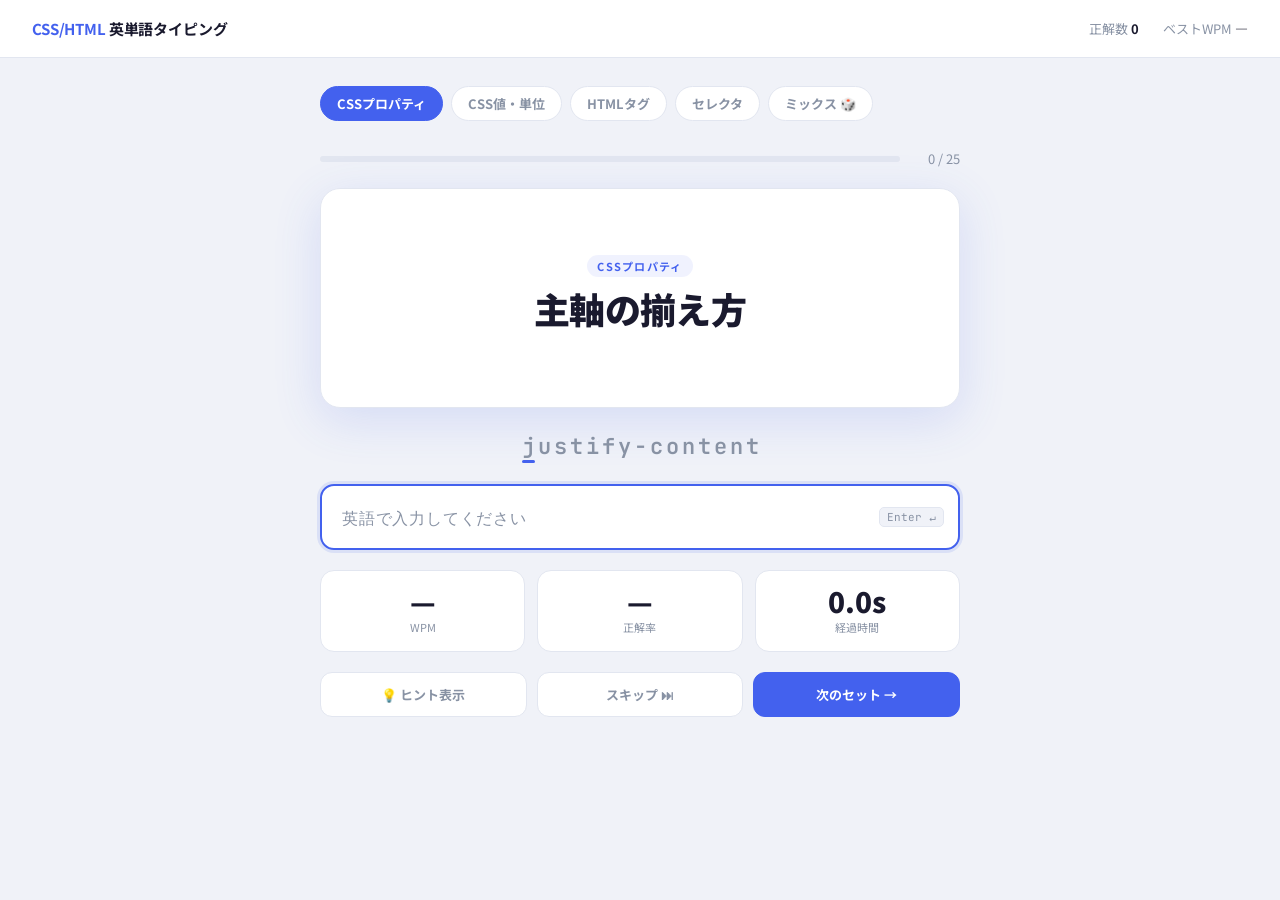
==== index.html @ f1450b55 "Add files via upload" ====
<!DOCTYPE html>
<html lang="ja">
<head>
<meta charset="UTF-8">
<meta name="viewport" content="width=device-width, initial-scale=1.0">
<title>CSS/HTML 英単語タイピング</title>
<link href="https://fonts.googleapis.com/css2?family=Noto+Sans+JP:wght@400;700;900&family=JetBrains+Mono:wght@400;600&display=swap" rel="stylesheet">
<style>
*, *::before, *::after { box-sizing: border-box; margin: 0; padding: 0; }

:root {
  --bg:       #F0F2F8;
  --surface:  #FFFFFF;
  --border:   #E2E6F0;
  --text:     #1A1A2E;
  --muted:    #8892A4;
  --blue:     #4361EE;
  --green:    #06D6A0;
  --red:      #EF476F;
  --yellow:   #FFD166;
  --shadow:   0 4px 24px rgba(67,97,238,0.10);
  --shadow-lg:0 12px 48px rgba(67,97,238,0.16);
}

body {
  background: var(--bg);
  color: var(--text);
  font-family: 'Noto Sans JP', sans-serif;
  min-height: 100vh;
  display: flex;
  flex-direction: column;
  align-items: center;
}

/* ── Top bar ── */
.topbar {
  width: 100%;
  padding: 18px 32px;
  display: flex;
  align-items: center;
  gap: 16px;
  background: var(--surface);
  border-bottom: 1px solid var(--border);
}
.site-title {
  font-size: 15px;
  font-weight: 700;
  letter-spacing: -0.01em;
  color: var(--blue);
}
.site-title span { color: var(--text); }

.topbar-stats {
  margin-left: auto;
  display: flex;
  gap: 24px;
}
.tstat { font-size: 13px; color: var(--muted); }
.tstat strong { color: var(--text); font-variant-numeric: tabular-nums; }

/* ── Category pills ── */
.cat-row {
  width: 100%;
  max-width: 680px;
  padding: 28px 20px 0;
  display: flex;
  gap: 8px;
  flex-wrap: wrap;
}
.cat-pill {
  padding: 7px 16px;
  border-radius: 99px;
  border: 1.5px solid var(--border);
  background: var(--surface);
  font-size: 13px;
  font-weight: 700;
  color: var(--muted);
  cursor: pointer;
  transition: all 0.15s;
  font-family: 'Noto Sans JP', sans-serif;
}
.cat-pill:hover { border-color: var(--blue); color: var(--blue); }
.cat-pill.active {
  background: var(--blue);
  border-color: var(--blue);
  color: #fff;
}

/* ── Main area ── */
main {
  width: 100%;
  max-width: 680px;
  padding: 28px 20px 60px;
  display: flex;
  flex-direction: column;
  align-items: center;
  gap: 20px;
}

/* ── Progress ── */
.progress-row {
  width: 100%;
  display: flex;
  align-items: center;
  gap: 12px;
}
.progress-track {
  flex: 1;
  height: 6px;
  background: var(--border);
  border-radius: 99px;
  overflow: hidden;
}
.progress-fill {
  height: 100%;
  border-radius: 99px;
  background: linear-gradient(90deg, var(--blue), #7B8FFF);
  transition: width 0.4s cubic-bezier(.4,0,.2,1);
  width: 0%;
}
.progress-label { font-size: 13px; color: var(--muted); min-width: 48px; text-align: right; font-variant-numeric: tabular-nums; }

/* ── Card stage ── */
.card-stage {
  width: 100%;
  perspective: 1000px;
  position: relative;
  height: 220px;
}

.card {
  width: 100%;
  height: 220px;
  background: var(--surface);
  border-radius: 20px;
  box-shadow: var(--shadow-lg);
  display: flex;
  flex-direction: column;
  align-items: center;
  justify-content: center;
  gap: 10px;
  padding: 32px;
  position: absolute;
  top: 0; left: 0;
  transition: transform 0.45s cubic-bezier(.4,0,.2,1), opacity 0.35s;
  will-change: transform, opacity;
  border: 1.5px solid var(--border);
}
.card.fly-out-right {
  transform: translateX(110%) rotate(8deg);
  opacity: 0;
}
.card.fly-out-wrong {
  transform: translateX(-60%) rotate(-6deg);
  opacity: 0;
}
.card.fly-in {
  animation: flyIn 0.4s cubic-bezier(.4,0,.2,1) both;
}
@keyframes flyIn {
  from { transform: translateY(40px) scale(0.96); opacity: 0; }
  to   { transform: none; opacity: 1; }
}

.card-category {
  font-size: 11px;
  font-weight: 700;
  text-transform: uppercase;
  letter-spacing: 0.12em;
  color: var(--blue);
  background: rgba(67,97,238,0.08);
  padding: 3px 10px;
  border-radius: 99px;
}
.card-hint {
  font-size: 36px;
  font-weight: 900;
  letter-spacing: -0.02em;
  color: var(--text);
  text-align: center;
  line-height: 1.2;
}
.card-hint.small { font-size: 22px; }
.card-sub {
  font-size: 13px;
  color: var(--muted);
  text-align: center;
}

/* shake on wrong */
@keyframes shake {
  0%,100%{transform:translateX(0)}
  20%{transform:translateX(-8px)}
  40%{transform:translateX(8px)}
  60%{transform:translateX(-6px)}
  80%{transform:translateX(6px)}
}
.card.shake { animation: shake 0.4s ease; }

/* glow on correct */
.card.correct-glow {
  border-color: var(--green);
  box-shadow: 0 0 0 3px rgba(6,214,160,0.25), var(--shadow-lg);
}

/* ── Input block ── */
.input-block {
  width: 100%;
  display: flex;
  flex-direction: column;
  gap: 10px;
}

.input-wrap {
  position: relative;
  width: 100%;
}
#answer {
  width: 100%;
  padding: 18px 52px 18px 20px;
  border: 2px solid var(--border);
  border-radius: 14px;
  background: var(--surface);
  font-family: 'JetBrains Mono', monospace;
  font-size: 20px;
  font-weight: 600;
  color: var(--text);
  outline: none;
  transition: border-color 0.15s, box-shadow 0.15s;
  caret-color: var(--blue);
  letter-spacing: 0.04em;
}
#answer::placeholder { color: var(--muted); font-weight: 400; font-size: 16px; }
#answer:focus { border-color: var(--blue); box-shadow: 0 0 0 3px rgba(67,97,238,0.12); }
#answer.state-wrong { border-color: var(--red); box-shadow: 0 0 0 3px rgba(239,71,111,0.12); }
#answer.state-right { border-color: var(--green); box-shadow: 0 0 0 3px rgba(6,214,160,0.18); }

.enter-hint {
  position: absolute;
  right: 16px;
  top: 50%;
  transform: translateY(-50%);
  font-size: 11px;
  color: var(--muted);
  background: var(--bg);
  border: 1px solid var(--border);
  border-radius: 5px;
  padding: 2px 7px;
  pointer-events: none;
  font-family: 'JetBrains Mono', monospace;
}

/* typing char display */
.char-display {
  width: 100%;
  display: flex;
  justify-content: center;
  gap: 3px;
  flex-wrap: wrap;
  min-height: 36px;
  align-items: center;
}
.ch {
  font-family: 'JetBrains Mono', monospace;
  font-size: 22px;
  font-weight: 600;
  transition: color 0.1s;
  color: var(--muted);
  position: relative;
}
.ch.hit  { color: var(--blue); }
.ch.miss { color: var(--red); background: rgba(239,71,111,0.10); border-radius: 4px; }
.ch.cursor::after {
  content: '';
  position: absolute;
  left: 0; bottom: -2px;
  width: 100%; height: 2.5px;
  background: var(--blue);
  border-radius: 2px;
  animation: blink 1s step-end infinite;
}
@keyframes blink { 0%,100%{opacity:1} 50%{opacity:0} }

/* ── Feedback toast ── */
.toast {
  position: fixed;
  top: 24px; left: 50%;
  transform: translateX(-50%) translateY(-80px);
  background: var(--text);
  color: #fff;
  padding: 10px 22px;
  border-radius: 99px;
  font-size: 14px;
  font-weight: 700;
  pointer-events: none;
  transition: transform 0.3s cubic-bezier(.4,0,.2,1), opacity 0.3s;
  opacity: 0;
  z-index: 100;
}
.toast.show { transform: translateX(-50%) translateY(0); opacity: 1; }
.toast.green { background: var(--green); color: var(--text); }
.toast.red   { background: var(--red); }

/* ── Stats row ── */
.stats-row {
  width: 100%;
  display: grid;
  grid-template-columns: repeat(3, 1fr);
  gap: 12px;
}
.stat-card {
  background: var(--surface);
  border: 1.5px solid var(--border);
  border-radius: 14px;
  padding: 16px;
  text-align: center;
}
.stat-card .val {
  font-size: 28px;
  font-weight: 900;
  color: var(--text);
  font-variant-numeric: tabular-nums;
  display: block;
  line-height: 1;
}
.stat-card .lbl { font-size: 11px; color: var(--muted); margin-top: 4px; display: block; }

/* ── Skip / hint row ── */
.action-row {
  width: 100%;
  display: flex;
  gap: 10px;
}
.action-btn {
  flex: 1;
  padding: 12px;
  border: 1.5px solid var(--border);
  border-radius: 12px;
  background: var(--surface);
  font-family: 'Noto Sans JP', sans-serif;
  font-size: 13px;
  font-weight: 700;
  color: var(--muted);
  cursor: pointer;
  transition: all 0.15s;
}
.action-btn:hover { border-color: var(--blue); color: var(--blue); }
.action-btn.primary {
  background: var(--blue);
  border-color: var(--blue);
  color: #fff;
}
.action-btn.primary:hover { background: #3451d1; }

/* ── Complete screen ── */
.complete {
  display: none;
  width: 100%;
  background: var(--surface);
  border-radius: 20px;
  border: 1.5px solid var(--border);
  box-shadow: var(--shadow-lg);
  padding: 40px 32px;
  flex-direction: column;
  align-items: center;
  gap: 24px;
  text-align: center;
}
.complete.show { display: flex; }
.complete-emoji { font-size: 52px; }
.complete-title { font-size: 24px; font-weight: 900; }
.complete-sub { font-size: 14px; color: var(--muted); }
.complete-stats { display: flex; gap: 24px; flex-wrap: wrap; justify-content: center; }
.cs { text-align: center; }
.cs .v { font-size: 36px; font-weight: 900; display: block; line-height: 1; }
.cs .l { font-size: 12px; color: var(--muted); margin-top: 4px; display: block; }
.rank {
  padding: 8px 24px;
  border-radius: 99px;
  font-size: 14px;
  font-weight: 700;
}
</style>
</head>
<body>

<!-- Toast -->
<div class="toast" id="toast"></div>

<!-- Top bar -->
<div class="topbar">
  <div class="site-title">CSS/HTML <span>英単語タイピング</span></div>
  <div class="topbar-stats">
    <div class="tstat">正解数 <strong id="totalCorrect">0</strong></div>
    <div class="tstat">ベストWPM <strong id="bestWpm">—</strong></div>
  </div>
</div>

<!-- Category pills -->
<div class="cat-row" id="catRow">
  <button class="cat-pill active" data-cat="css-prop">CSSプロパティ</button>
  <button class="cat-pill" data-cat="css-val">CSS値・単位</button>
  <button class="cat-pill" data-cat="html">HTMLタグ</button>
  <button class="cat-pill" data-cat="selector">セレクタ</button>
  <button class="cat-pill" data-cat="mix">ミックス 🎲</button>
</div>

<main>

  <!-- Progress -->
  <div class="progress-row">
    <div class="progress-track"><div class="progress-fill" id="progFill"></div></div>
    <div class="progress-label" id="progLabel">0 / 0</div>
  </div>

  <!-- Card -->
  <div class="card-stage" id="cardStage">
    <div class="card fly-in" id="card">
      <div class="card-category" id="cardCat">—</div>
      <div class="card-hint" id="cardHint">読み込み中…</div>
      <div class="card-sub" id="cardSub"></div>
    </div>
  </div>

  <!-- Char display -->
  <div class="char-display" id="charDisplay"></div>

  <!-- Input -->
  <div class="input-block">
    <div class="input-wrap">
      <input type="text" id="answer" autocomplete="off" autocorrect="off"
             autocapitalize="off" spellcheck="false"
             placeholder="英語で入力してください">
      <span class="enter-hint">Enter ↵</span>
    </div>
  </div>

  <!-- Stats -->
  <div class="stats-row">
    <div class="stat-card"><span class="val" id="sWpm">—</span><span class="lbl">WPM</span></div>
    <div class="stat-card"><span class="val" id="sAcc">—</span><span class="lbl">正解率</span></div>
    <div class="stat-card"><span class="val" id="sTime">0.0s</span><span class="lbl">経過時間</span></div>
  </div>

  <!-- Actions -->
  <div class="action-row">
    <button class="action-btn" id="hintBtn">💡 ヒント表示</button>
    <button class="action-btn" id="skipBtn">スキップ ⏭</button>
    <button class="action-btn primary" id="nextSetBtn">次のセット →</button>
  </div>

  <!-- Complete -->
  <div class="complete" id="complete">
    <div class="complete-emoji" id="compEmoji">🎉</div>
    <div class="complete-title" id="compTitle">セット完了！</div>
    <div class="complete-sub" id="compSub"></div>
    <div class="complete-stats">
      <div class="cs"><span class="v" id="compWpm">—</span><span class="l">平均 WPM</span></div>
      <div class="cs"><span class="v" id="compAcc">—</span><span class="l">正解率</span></div>
      <div class="cs"><span class="v" id="compTime">—</span><span class="l">合計時間</span></div>
    </div>
    <div class="rank" id="compRank"></div>
    <button class="action-btn primary" id="restartBtn" style="max-width:200px">もう一度 ↺</button>
  </div>

</main>

<script>
// ── Word bank ─────────────────────────────────────────────────────────────
const BANKS = {
  'css-prop': {
    label: 'CSSプロパティ',
    items: [
      { ja: '背景色',               en: 'background-color',   hint: 'background-○○○○○' },
      { ja: '角丸',                 en: 'border-radius',       hint: 'border-○○○○○○' },
      { ja: '影',                   en: 'box-shadow',          hint: 'box-○○○○○○' },
      { ja: '表示方法',             en: 'display',             hint: 'dis○○○○○' },
      { ja: '並び方向（Flex）',     en: 'flex-direction',      hint: 'flex-○○○○○○○○○' },
      { ja: 'フォント名',           en: 'font-family',         hint: 'font-○○○○○○' },
      { ja: 'フォントサイズ',       en: 'font-size',           hint: 'font-○○○○' },
      { ja: 'フォントの太さ',       en: 'font-weight',         hint: 'font-○○○○○○' },
      { ja: '主軸の揃え方',         en: 'justify-content',     hint: 'justify-○○○○○○○' },
      { ja: '交差軸の揃え方',       en: 'align-items',         hint: 'align-○○○○○' },
      { ja: '行の高さ',             en: 'line-height',         hint: 'line-○○○○○○' },
      { ja: '外余白',               en: 'margin',              hint: 'mar○○○' },
      { ja: '内余白',               en: 'padding',             hint: 'pad○○○○○' },
      { ja: '配置方法',             en: 'position',            hint: 'pos○○○○○○' },
      { ja: '文字装飾',             en: 'text-decoration',     hint: 'text-○○○○○○○○○○' },
      { ja: 'アニメーション遷移',   en: 'transition',          hint: 'trans○○○○○○' },
      { ja: '変形',                 en: 'transform',           hint: 'trans○○○○○' },
      { ja: 'はみ出し処理',         en: 'overflow',            hint: 'over○○○○' },
      { ja: '重なり順',             en: 'z-index',             hint: 'z-○○○○○' },
      { ja: '幅',                   en: 'width',               hint: 'wi○○○' },
      { ja: '高さ',                 en: 'height',              hint: 'hei○○○○' },
      { ja: '文字色',               en: 'color',               hint: 'col○○' },
      { ja: '枠線',                 en: 'border',              hint: 'bor○○○' },
      { ja: '透明度',               en: 'opacity',             hint: 'opa○○○○' },
      { ja: 'カーソル形状',         en: 'cursor',              hint: 'cur○○○○' },
    ]
  },
  'css-val': {
    label: 'CSS値・単位',
    items: [
      { ja: '先頭揃え（Flex）',     en: 'flex-start',          hint: 'flex-○○○○○' },
      { ja: '均等配置',             en: 'space-between',       hint: 'space-○○○○○○○' },
      { ja: 'ボックスサイジング',   en: 'border-box',          hint: 'border-○○○' },
      { ja: '透明',                 en: 'transparent',         hint: 'trans○○○○○○○' },
      { ja: '親から引き継ぐ',       en: 'inherit',             hint: 'in○○○○○' },
      { ja: '絶対配置',             en: 'absolute',            hint: 'abs○○○○○○' },
      { ja: '相対配置',             en: 'relative',            hint: 'rel○○○○○○' },
      { ja: '半透明の黒',           en: 'rgba(0,0,0,0.5)',     hint: 'rgba(○,○,○,○.○)' },
      { ja: '計算式',               en: 'calc()',              hint: 'cal○()' },
      { ja: 'CSS変数参照',          en: 'var()',               hint: 'va○()' },
      { ja: '線形グラデーション',   en: 'linear-gradient()',   hint: 'linear-○○○○○○○○○()' },
      { ja: 'なし',                 en: 'none',                hint: 'no○○' },
      { ja: '自動',                 en: 'auto',                hint: 'au○○' },
      { ja: '優先度最大',           en: '!important',          hint: '!im○○○○○○○' },
      { ja: 'コンテンツ幅に合わせる', en: 'max-content',       hint: 'max-○○○○○○○' },
      { ja: 'ビューポート幅',       en: 'vw',                  hint: 'v○' },
      { ja: 'ビューポート高さ',     en: 'vh',                  hint: 'v○' },
      { ja: 'フォントサイズ基準',   en: 'em',                  hint: '○○' },
      { ja: 'ルートフォント基準',   en: 'rem',                 hint: 'r○○' },
      { ja: 'グリッド均等割',       en: 'fr',                  hint: '○○' },
    ]
  },
  'html': {
    label: 'HTMLタグ',
    items: [
      { ja: 'HTML宣言',             en: '<!DOCTYPE html>',      hint: '<!DOC○○○○ html>' },
      { ja: 'ページ全体',           en: '<html>',              hint: '<ht○○>' },
      { ja: 'メタ情報エリア',       en: '<head>',              hint: '<he○○>' },
      { ja: '文字コード指定',       en: '<meta charset>',      hint: '<meta ch○○○○○>' },
      { ja: 'CSS読み込み',          en: '<link>',              hint: '<li○○>' },
      { ja: 'ページ本文',           en: '<body>',              hint: '<bo○○>' },
      { ja: 'ヘッダー',             en: '<header>',            hint: '<hea○○○>' },
      { ja: 'ナビゲーション',       en: '<nav>',               hint: '<na○>' },
      { ja: 'メインコンテンツ',     en: '<main>',              hint: '<ma○○>' },
      { ja: 'セクション',           en: '<section>',           hint: '<sec○○○○>' },
      { ja: '記事',                 en: '<article>',           hint: '<art○○○○>' },
      { ja: 'フッター',             en: '<footer>',            hint: '<foo○○○>' },
      { ja: 'ボタン',               en: '<button>',            hint: '<but○○○>' },
      { ja: '入力欄',               en: '<input>',             hint: '<in○○○>' },
      { ja: 'ラベル',               en: '<label>',             hint: '<lab○○>' },
      { ja: '画像',                 en: '<img>',               hint: '<im○>' },
      { ja: '見出し1',              en: '<h1>',                hint: '<h○>' },
      { ja: '段落',                 en: '<p>',                 hint: '<○>' },
      { ja: '番号なしリスト',       en: '<ul>',                hint: '<u○>' },
      { ja: 'リスト項目',           en: '<li>',                hint: '<l○>' },
      { ja: 'リンク',               en: '<a>',                 hint: '<○>' },
      { ja: '汎用ブロック',         en: '<div>',               hint: '<di○>' },
      { ja: '汎用インライン',       en: '<span>',              hint: '<sp○○>' },
      { ja: 'テーブル',             en: '<table>',             hint: '<tab○○>' },
      { ja: 'フォーム',             en: '<form>',              hint: '<fo○○>' },
    ]
  },
  'selector': {
    label: 'セレクタ構文',
    items: [
      { ja: 'クラス選択',           en: '.class',              hint: '.cl○○○' },
      { ja: 'ID選択',               en: '#id',                 hint: '#i○' },
      { ja: 'ホバー時',             en: ':hover',              hint: ':ho○○○' },
      { ja: 'フォーカス時',         en: ':focus',              hint: ':fo○○○' },
      { ja: '最初の子要素',         en: ':first-child',        hint: ':first-○○○○○' },
      { ja: '最後の子要素',         en: ':last-child',         hint: ':last-○○○○○' },
      { ja: '直下の子',             en: '>',                   hint: '○' },
      { ja: '直後の兄弟',           en: '+',                   hint: '○' },
      { ja: '以降の兄弟',           en: '~',                   hint: '○' },
      { ja: '属性選択',             en: '[attr]',              hint: '[at○○]' },
      { ja: 'ルート要素',           en: ':root',               hint: ':ro○○' },
      { ja: '疑似要素・前',         en: '::before',            hint: '::be○○○○' },
      { ja: '疑似要素・後',         en: '::after',             hint: '::af○○○' },
      { ja: '否定',                 en: ':not()',              hint: ':no○()' },
      { ja: 'N番目の子',            en: ':nth-child()',        hint: ':nth-○○○○○()' },
      { ja: 'メディアクエリ',       en: '@media',              hint: '@me○○○' },
      { ja: 'キーフレーム定義',     en: '@keyframes',          hint: '@key○○○○○○' },
      { ja: '複数まとめて選択',     en: ':is()',               hint: ':i○()' },
      { ja: 'CSS変数定義',          en: '@layer',              hint: '@la○○○' },
      { ja: '全称選択',             en: '*',                   hint: '○' },
    ]
  }
};

// ── State ─────────────────────────────────────────────────────────────────
let cat = 'css-prop';
let queue = [];
let idx = 0;
let startTime = null;
let timerRaf = null;
let wrongCount = 0;
let correctCount = 0;
let totalCharsTyped = 0;
let sessionStartTime = null;
let allCorrect = 0;
let bestWpm = 0;
let hintShown = false;
let sessionWpms = [];
let sessionAccs = [];

// ── DOM ───────────────────────────────────────────────────────────────────
const card        = document.getElementById('card');
const cardCat     = document.getElementById('cardCat');
const cardHint    = document.getElementById('cardHint');
const cardSub     = document.getElementById('cardSub');
const charDisplay = document.getElementById('charDisplay');
const answer      = document.getElementById('answer');
const progFill    = document.getElementById('progFill');
const progLabel   = document.getElementById('progLabel');
const sWpm        = document.getElementById('sWpm');
const sAcc        = document.getElementById('sAcc');
const sTime       = document.getElementById('sTime');
const toast       = document.getElementById('toast');
const complete    = document.getElementById('complete');

// ── Category switch ───────────────────────────────────────────────────────
document.getElementById('catRow').addEventListener('click', e => {
  const btn = e.target.closest('.cat-pill');
  if (!btn) return;
  document.querySelectorAll('.cat-pill').forEach(p => p.classList.remove('active'));
  btn.classList.add('active');
  cat = btn.dataset.cat;
  initSession();
});

// ── Init ──────────────────────────────────────────────────────────────────
function initSession() {
  let items;
  if (cat === 'mix') {
    // pick 5 random from each category
    items = Object.values(BANKS).flatMap(b => shuffle([...b.items]).slice(0, 5));
  } else {
    items = [...BANKS[cat].items];
  }
  queue = shuffle(items);
  idx = 0; wrongCount = 0; correctCount = 0; totalCharsTyped = 0;
  sessionWpms = []; sessionAccs = [];
  startTime = null; sessionStartTime = null;
  cancelAnimationFrame(timerRaf);
  sWpm.textContent = '—'; sAcc.textContent = '—'; sTime.textContent = '0.0s';
  answer.value = ''; answer.className = '';
  hintShown = false;
  complete.classList.remove('show');
  updateProgress();
  showCard(true);
  answer.focus();
}

// ── Show card ─────────────────────────────────────────────────────────────
function showCard(initial = false) {
  if (idx >= queue.length) { showComplete(); return; }
  const item = queue[idx];

  // Decide category label
  let catLabel = '—';
  for (const [k, v] of Object.entries(BANKS)) {
    if (v.items.some(i => i.en === item.en)) { catLabel = v.label; break; }
  }

  cardCat.textContent = catLabel;
  cardHint.textContent = item.ja;
  cardHint.className = 'card-hint' + (item.ja.length > 8 ? ' small' : '');
  cardSub.textContent = '';
  hintShown = false;

  renderCharDisplay('');

  if (!initial) {
    card.classList.add('fly-in');
    card.addEventListener('animationend', () => card.classList.remove('fly-in'), { once: true });
  }
  card.classList.remove('correct-glow', 'shake');
}

// ── Char display ──────────────────────────────────────────────────────────
function renderCharDisplay(typed) {
  const target = queue[idx]?.en ?? '';
  charDisplay.innerHTML = '';
  target.split('').forEach((ch, i) => {
    const span = document.createElement('span');
    span.className = 'ch';
    span.textContent = ch === ' ' ? '\u00a0' : ch;
    if (i < typed.length) {
      span.classList.add(typed[i] === ch ? 'hit' : 'miss');
    } else if (i === typed.length) {
      span.classList.add('cursor');
    }
    charDisplay.appendChild(span);
  });
}

// ── Input handler ─────────────────────────────────────────────────────────
answer.addEventListener('input', () => {
  if (idx >= queue.length) return;
  const typed = answer.value;
  if (!startTime && typed.length > 0) {
    startTime = Date.now();
    if (!sessionStartTime) sessionStartTime = startTime;
    runTimer();
  }
  renderCharDisplay(typed);

  const target = queue[idx].en;
  const hasError = typed.split('').some((c, i) => c !== target[i]);
  answer.classList.toggle('state-wrong', hasError && typed.length > 0);
  answer.classList.remove('state-right');

  // Live WPM
  if (startTime && typed.length > 0) {
    const elMin = (Date.now() - startTime) / 60000;
    const wpm = Math.round((typed.length / 5) / elMin);
    if (wpm < 999) sWpm.textContent = wpm;
    const wrong = typed.split('').filter((c,i)=>c!==target[i]).length;
    sAcc.textContent = Math.round(((typed.length - wrong) / typed.length) * 100) + '%';
  }
});

answer.addEventListener('keydown', e => {
  if (e.key === 'Enter') { e.preventDefault(); checkAnswer(); }
});

// ── Check answer ──────────────────────────────────────────────────────────
function checkAnswer() {
  if (idx >= queue.length) return;
  const typed = answer.value.trim();
  const target = queue[idx].en;
  if (!typed) return;

  if (typed === target) {
    // Correct
    const elapsed = (Date.now() - startTime) / 60000;
    const wpm = Math.round((target.length / 5) / elapsed);
    sessionWpms.push(wpm);
    sessionAccs.push(100);
    correctCount++;
    allCorrect++;
    if (wpm > bestWpm) { bestWpm = wpm; document.getElementById('bestWpm').textContent = wpm; }
    document.getElementById('totalCorrect').textContent = allCorrect;

    // Visual
    answer.classList.add('state-right');
    card.classList.add('correct-glow');
    showToast('✓ 正解！', 'green');

    setTimeout(() => {
      card.classList.add('fly-out-right');
      setTimeout(() => {
        card.classList.remove('fly-out-right', 'correct-glow');
        idx++;
        startTime = null; cancelAnimationFrame(timerRaf);
        answer.value = ''; answer.className = '';
        updateProgress();
        showCard();
        answer.focus();
      }, 360);
    }, 220);

  } else {
    // Wrong
    wrongCount++;
    sessionAccs.push(Math.round((typed.split('').filter((c,i)=>c===target[i]).length / target.length) * 100));
    card.classList.add('shake');
    card.addEventListener('animationend', () => card.classList.remove('shake'), { once: true });
    showToast('✗ もう一度！ → ' + target, 'red');
    answer.classList.add('state-wrong');
    setTimeout(() => { answer.value = ''; answer.className = ''; renderCharDisplay(''); }, 600);
  }
}

// ── Timer RAF ─────────────────────────────────────────────────────────────
function runTimer() {
  const tick = () => {
    if (!startTime) return;
    sTime.textContent = ((Date.now() - startTime) / 1000).toFixed(1) + 's';
    timerRaf = requestAnimationFrame(tick);
  };
  timerRaf = requestAnimationFrame(tick);
}

// ── Progress ──────────────────────────────────────────────────────────────
function updateProgress() {
  const pct = queue.length ? (idx / queue.length) * 100 : 0;
  progFill.style.width = pct + '%';
  progLabel.textContent = idx + ' / ' + queue.length;
}

// ── Hint ──────────────────────────────────────────────────────────────────
document.getElementById('hintBtn').addEventListener('click', () => {
  if (idx >= queue.length) return;
  hintShown = true;
  cardSub.textContent = '💡 ' + queue[idx].hint;
});

// ── Skip ──────────────────────────────────────────────────────────────────
document.getElementById('skipBtn').addEventListener('click', () => {
  if (idx >= queue.length) return;
  cancelAnimationFrame(timerRaf);
  startTime = null;
  card.classList.add('fly-out-wrong');
  setTimeout(() => {
    card.classList.remove('fly-out-wrong');
    idx++;
    answer.value = ''; answer.className = '';
    updateProgress();
    showCard();
    answer.focus();
  }, 360);
});

document.getElementById('nextSetBtn').addEventListener('click', initSession);
document.getElementById('restartBtn').addEventListener('click', () => {
  complete.classList.remove('show');
  initSession();
});

// ── Complete ──────────────────────────────────────────────────────────────
function showComplete() {
  cancelAnimationFrame(timerRaf);
  const avgWpm = sessionWpms.length ? Math.round(sessionWpms.reduce((a,b)=>a+b,0)/sessionWpms.length) : 0;
  const avgAcc = sessionAccs.length ? Math.round(sessionAccs.reduce((a,b)=>a+b,0)/sessionAccs.length) : 0;
  const totalSec = sessionStartTime ? ((Date.now() - sessionStartTime)/1000).toFixed(1) : '0.0';

  document.getElementById('compWpm').textContent  = avgWpm;
  document.getElementById('compAcc').textContent  = avgAcc + '%';
  document.getElementById('compTime').textContent = totalSec + 's';

  let emoji = '🎉', title = 'セット完了！', rankText = '', rankColor = '';
  if (avgAcc >= 95 && avgWpm >= 40) { emoji='🏆'; title='パーフェクト！'; rankText='Sランク'; rankColor='#FFD166'; }
  else if (avgAcc >= 85) { emoji='✨'; title='よくできました！'; rankText='Aランク'; rankColor='#06D6A0'; }
  else if (avgAcc >= 70) { emoji='👍'; title='いい調子！'; rankText='Bランク'; rankColor='#4361EE'; }
  else { emoji='💪'; title='もっと練習しよう！'; rankText='Cランク'; rankColor='#EF476F'; }

  document.getElementById('compEmoji').textContent = emoji;
  document.getElementById('compTitle').textContent = title;
  document.getElementById('compSub').textContent   = `正解 ${correctCount} / ${queue.length} 問`;
  const rankEl = document.getElementById('compRank');
  rankEl.textContent = rankText;
  rankEl.style.background = rankColor + '22';
  rankEl.style.color = rankColor;
  rankEl.style.border = '2px solid ' + rankColor;

  complete.classList.add('show');
}

// ── Toast ─────────────────────────────────────────────────────────────────
let toastTimer;
function showToast(msg, type = '') {
  clearTimeout(toastTimer);
  toast.textContent = msg;
  toast.className = 'toast show ' + type;
  toastTimer = setTimeout(() => { toast.className = 'toast'; }, 1600);
}

// ── Shuffle ───────────────────────────────────────────────────────────────
function shuffle(arr) {
  for (let i = arr.length-1; i > 0; i--) {
    const j = Math.floor(Math.random()*(i+1));
    [arr[i],arr[j]]=[arr[j],arr[i]];
  }
  return arr;
}

// ── Start ─────────────────────────────────────────────────────────────────
initSession();
</script>
</body>
</html>
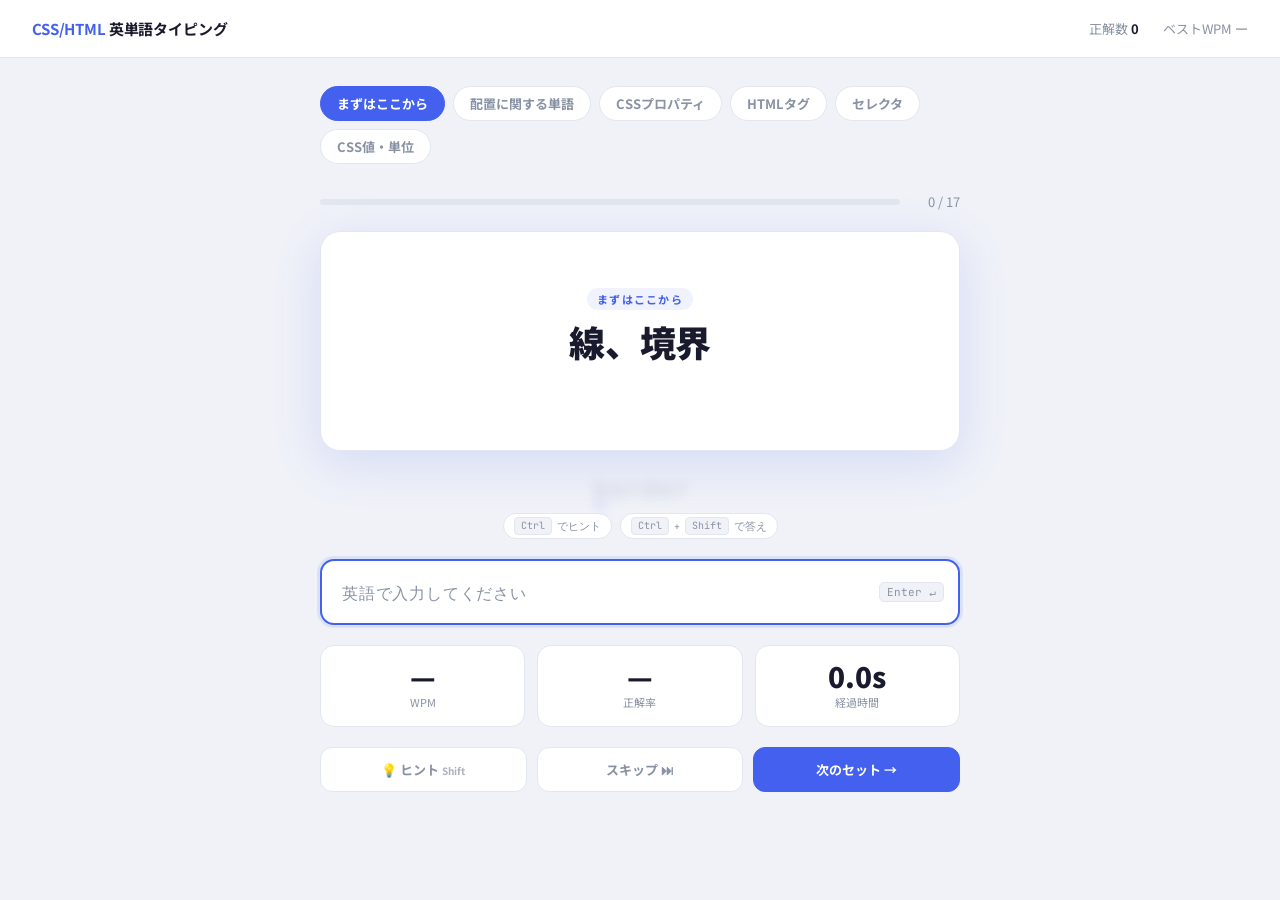
==== commit 70093a20: "Update index.html" ====
--- a/index.html
+++ b/index.html
@@ -185,6 +185,19 @@
   font-size: 13px;
   color: var(--muted);
   text-align: center;
+  min-height: 20px;
+  filter: blur(5px);
+  opacity: 0.3;
+  transition: filter 0.15s, opacity 0.15s;
+  user-select: none;
+}
+.card-sub.revealed {
+  filter: none;
+  opacity: 1;
+}
+.card-sub:empty {
+  filter: none;
+  opacity: 0;
 }
 
 /* shake on wrong */
@@ -251,6 +264,13 @@
 }
 
 /* typing char display */
+.char-display-wrap {
+  width: 100%;
+  display: flex;
+  flex-direction: column;
+  align-items: center;
+  gap: 6px;
+}
 .char-display {
   width: 100%;
   display: flex;
@@ -259,6 +279,43 @@
   flex-wrap: wrap;
   min-height: 36px;
   align-items: center;
+  /* hidden by default */
+  filter: blur(6px);
+  opacity: 0.35;
+  transition: filter 0.15s, opacity 0.15s;
+  user-select: none;
+}
+.char-display.revealed {
+  filter: none;
+  opacity: 1;
+}
+.reveal-badge {
+  display: inline-flex;
+  align-items: center;
+  gap: 5px;
+  font-size: 11px;
+  color: var(--muted);
+  background: var(--surface);
+  border: 1px solid var(--border);
+  border-radius: 99px;
+  padding: 3px 10px;
+  font-family: 'JetBrains Mono', monospace;
+  transition: color 0.15s, border-color 0.15s, background 0.15s;
+  pointer-events: none;
+}
+.reveal-badge.active {
+  color: var(--blue);
+  border-color: var(--blue);
+  background: rgba(67,97,238,0.07);
+}
+.reveal-badge .key {
+  display: inline-block;
+  background: var(--bg);
+  border: 1px solid var(--border);
+  border-radius: 4px;
+  padding: 1px 6px;
+  font-size: 10px;
+  line-height: 1.4;
 }
 .ch {
   font-family: 'JetBrains Mono', monospace;
@@ -398,11 +455,13 @@
 
 <!-- Category pills -->
 <div class="cat-row" id="catRow">
-  <button class="cat-pill active" data-cat="css-prop">CSSプロパティ</button>
-  <button class="cat-pill" data-cat="css-val">CSS値・単位</button>
+  <button class="cat-pill active" data-cat="easy">まずはここから</button>
+  <button class="cat-pill" data-cat="position">配置に関する単語</button>
+  <button class="cat-pill" data-cat="css-prop">CSSプロパティ</button>
   <button class="cat-pill" data-cat="html">HTMLタグ</button>
   <button class="cat-pill" data-cat="selector">セレクタ</button>
-  <button class="cat-pill" data-cat="mix">ミックス 🎲</button>
+  <button class="cat-pill" data-cat="css-val">CSS値・単位</button>
+  <!-- <button class="cat-pill" data-cat="mix">ミックス 🎲</button> -->
 </div>
 
 <main>
@@ -423,7 +482,17 @@
   </div>
 
   <!-- Char display -->
-  <div class="char-display" id="charDisplay"></div>
+  <div class="char-display-wrap">
+    <div class="char-display" id="charDisplay"></div>
+    <div style="display:flex;gap:8px;flex-wrap:wrap;justify-content:center;">
+      <div class="reveal-badge" id="hintBadge">
+        <span class="key">Ctrl</span> でヒント
+      </div>
+      <div class="reveal-badge" id="revealBadge">
+        <span class="key">Ctrl</span><span style="color:var(--muted);font-size:10px">+</span><span class="key">Shift</span> で答え
+      </div>
+    </div>
+  </div>
 
   <!-- Input -->
   <div class="input-block">
@@ -444,7 +513,7 @@
 
   <!-- Actions -->
   <div class="action-row">
-    <button class="action-btn" id="hintBtn">💡 ヒント表示</button>
+    <button class="action-btn" id="hintBtn">💡 ヒント <small style="font-size:10px;opacity:.7">Shift</small></button>
     <button class="action-btn" id="skipBtn">スキップ ⏭</button>
     <button class="action-btn primary" id="nextSetBtn">次のセット →</button>
   </div>
@@ -468,12 +537,44 @@
 <script>
 // ── Word bank ─────────────────────────────────────────────────────────────
 const BANKS = {
-  'css-prop': {
+  'easy': {
+    label: 'まずはここから',
+    items: [
+      { ja: '背景',               en: 'background',   hint: 'b○○○gr○○○d' },
+      { ja: 'フォント',           en: 'font',         hint: 'f○○○' },
+      { ja: '大きさ、サイズ',      　　　 en: 'size',           hint: 's○○○' },
+      { ja: '整列させる',       　en: 'align',         hint: 'a(～へ,を表す接頭辞) + lin(線)' },
+      { ja: '行',            　 　en: 'line',         hint: 'l○○○' },
+      { ja: '外余白',             en: 'margin',              hint: 'mar○○○.のりしろ、と訳されることも.' },
+      { ja: '内余白',             en: 'padding',             hint: 'pad○○○○○。アメフトの肩パッド、は相手との体当たりを衝撃をモロにもらわないように"余白"を作るための道具' },
+      { ja: '配置',             en: 'position',            hint: 'pos○○○○○○(ex. サッカーのポ~~~)' },
+      { ja: '文字',             en: 'text',     hint: 't○○○.「教科書」の意味も' },
+      { ja: '順',             en: 'index',             hint: 'i○○○○、「辞書引き」の意味も' },
+      { ja: '幅',                   en: 'width',               hint: '幅が広いことはwide。程度を表す名刺語尾はth' },
+      { ja: '長さ',                   en: 'length',               hint: '長いことはlong。程度を表す名刺語尾はth' },
+      { ja: '高さ',                 en: 'height',              hint: 'hei○○○○' },
+      { ja: '色',               en: 'color',               hint: 'col○○' },
+      { ja: '線、境界',                 en: 'border',              hint: 'bor○○○' },
+      { ja: '透明度',               en: 'opacity',             hint: 'opa○○○○' },
+      { ja: '要素',               en: 'item',             hint: 'i○○○' },
+    ]
+  },
+  'position': {
+    label: '配置に関する単語',
+    items: [
+      { ja: '位置',              en: 'position',            hint: 'pos○○○○○○(ex. サッカーのポ~~~)' },
+      { ja: '中央',              en: 'center'  ,            hint: 'c○○t○○' },
+      { ja: '右',                en: 'right'   ,            hint: 'r○○○○'  },
+      { ja: '左',                en: 'left'    ,            hint: 'l○○○'   },
+      { ja: 'フレックスボックス',           en: 'flexbox',         hint: 'f○○○b○○。HTMLの基本は要素を"箱"として捉えること.' },
+    ]
+  },
+  'css-prop':{
     label: 'CSSプロパティ',
     items: [
       { ja: '背景色',               en: 'background-color',   hint: 'background-○○○○○' },
       { ja: '角丸',                 en: 'border-radius',       hint: 'border-○○○○○○' },
-      { ja: '影',                   en: 'box-shadow',          hint: 'box-○○○○○○' },
+    //   { ja: '影',                   en: 'box-shadow',          hint: 'box-○○○○○○' },
       { ja: '表示方法',             en: 'display',             hint: 'dis○○○○○' },
       { ja: '並び方向（Flex）',     en: 'flex-direction',      hint: 'flex-○○○○○○○○○' },
       { ja: 'フォント名',           en: 'font-family',         hint: 'font-○○○○○○' },
@@ -486,16 +587,74 @@
       { ja: '内余白',               en: 'padding',             hint: 'pad○○○○○' },
       { ja: '配置方法',             en: 'position',            hint: 'pos○○○○○○' },
       { ja: '文字装飾',             en: 'text-decoration',     hint: 'text-○○○○○○○○○○' },
-      { ja: 'アニメーション遷移',   en: 'transition',          hint: 'trans○○○○○○' },
-      { ja: '変形',                 en: 'transform',           hint: 'trans○○○○○' },
+    //   { ja: 'アニメーション遷移',   en: 'transition',          hint: 'trans○○○○○○' },
+    //   { ja: '変形',                 en: 'transform',           hint: 'trans○○○○○' },
       { ja: 'はみ出し処理',         en: 'overflow',            hint: 'over○○○○' },
-      { ja: '重なり順',             en: 'z-index',             hint: 'z-○○○○○' },
+    //   { ja: '重なり順',             en: 'z-index',             hint: 'z-○○○○○' },
       { ja: '幅',                   en: 'width',               hint: 'wi○○○' },
       { ja: '高さ',                 en: 'height',              hint: 'hei○○○○' },
-      { ja: '文字色',               en: 'color',               hint: 'col○○' },
-      { ja: '枠線',                 en: 'border',              hint: 'bor○○○' },
+      { ja: '文字色を指定するときのプロパティは？',  en: 'color', hint: 'col○○' },
+      { ja: '枠線',                 en: 'border',              hint: '境界線、と言い換える。bor○○○' },
       { ja: '透明度',               en: 'opacity',             hint: 'opa○○○○' },
-      { ja: 'カーソル形状',         en: 'cursor',              hint: 'cur○○○○' },
+    //   { ja: 'カーソル形状',         en: 'cursor',              hint: 'cur○○○○' },
+    ]
+  },
+  'selector': {
+    label: 'セレクタ構文',
+    items: [
+      { ja: 'idを指定するとき',               en: '#',   hint: 'shiftキーを使わないといけないね' },
+      { ja: 'クラスを指定するとき',                 en: '.',       hint: 'ピリオドを使うだけ' },
+      { ja: '例えばbodyタグをdisplay:flex;のように指定するとき',   en: 'body{display:felx;}', hint: '改行・スペースなしで全て書いてね' },
+    //   { ja: 'クラス選択',           en: '.class',              hint: '.cl○○○' },
+    //   { ja: 'ID選択',               en: '#id',                 hint: '#i○' },
+      { ja: 'ホバー時',             en: ':hover',              hint: ':ho○○○' },
+      { ja: 'フォーカス時',         en: ':focus',              hint: ':fo○○○' },
+      { ja: '最初の子要素',         en: ':first-child',        hint: ':first-○○○○○' },
+      { ja: '最後の子要素',         en: ':last-child',         hint: ':last-○○○○○' },
+    //   { ja: '直下の子',             en: '',             hint: '○' },
+    //   { ja: '直後の兄弟',           en: '+',                   hint: '○' },
+    //   { ja: '以降の兄弟',           en: '~',                   hint: '○' },
+    //   { ja: '属性選択',             en: '[attr]',              hint: '[at○○]' },
+    //   { ja: 'ルート要素',           en: ':root',               hint: ':ro○○' },
+      { ja: '疑似要素・前',         en: '::before',            hint: '::be○○○○' },
+      { ja: '疑似要素・後',         en: '::after',             hint: '::af○○○' },
+    //   { ja: '否定',                 en: ':not()',              hint: ':no○()' },
+    //   { ja: 'N番目の子',            en: ':nth-child()',        hint: ':nth-○○○○○()' },
+    //   { ja: 'メディアクエリ',       en: '@media',              hint: '@me○○○' },
+    //   { ja: 'キーフレーム定義',     en: '@keyframes',          hint: '@key○○○○○○' },
+    //   { ja: '複数まとめて選択',     en: ':is()',               hint: ':i○()' },
+    //   { ja: 'CSS変数定義',          en: '@layer',              hint: '@la○○○' },
+    //   { ja: '全称選択',             en: '*',                   hint: '○' },
+    ]
+  },
+  'html': {
+    label: 'HTMLタグ※<>は省略する',
+    items: [
+      { ja: 'HTML宣言',             en: '!DOCTYPE html', hint: '<!DOC○○○○ html>' },
+      { ja: 'ページ全体',           en: 'html',          hint: '<ht○○>' },
+      { ja: 'メタ情報エリア',       en: 'head',          hint: '<he○○>' },
+      { ja: '文字コード指定',       en: 'meta charset',  hint: '<meta ch○○○○○>' },
+      { ja: 'CSS読み込み',          en: 'link',          hint: '<li○○>' },
+      { ja: 'ページ本文',           en: 'body',          hint: '<bo○○>' },
+      { ja: 'ヘッダー',             en: 'header',        hint: '<hea○○○>' },
+      { ja: 'ナビゲーション',       en: 'nav',           hint: '<na○>' },
+      { ja: 'メインコンテンツ',     en: 'main',          hint: '<ma○○>' },
+      { ja: 'セクション',           en: 'section',       hint: '<sec○○○○>' },
+      { ja: '記事',                 en: 'article',       hint: '<art○○○○>' },
+      { ja: 'フッター',             en: 'footer',        hint: '<foo○○○>' },
+      { ja: 'ボタン',               en: 'button',        hint: '<but○○○>' },
+      { ja: '入力欄',               en: 'input',         hint: '<in○○○>' },
+      { ja: 'ラベル',               en: 'label',         hint: '<lab○○>' },
+      { ja: '画像',                 en: 'img',           hint: '<im○>' },
+      { ja: '見出し1',              en: 'h1',            hint: '<h○>' },
+      { ja: '段落',                 en: 'p',             hint: '<○>' },
+      { ja: '番号なしリスト',       en: 'ul',            hint: '<u○>' },
+      { ja: 'リスト項目',           en: 'li',            hint: '<l○>' },
+      { ja: 'リンク',               en: 'a',             hint: '<○>' },
+      { ja: '汎用ブロック',         en: 'div',           hint: '<di○>' },
+      { ja: '汎用インライン',       en: 'span',          hint: '<sp○○>' },
+      { ja: 'テーブル',             en: 'table',         hint: '<tab○○>' },
+      { ja: 'フォーム',             en: 'form',          hint: '<fo○○>' },
     ]
   },
   'css-val': {
@@ -508,13 +667,13 @@
       { ja: '親から引き継ぐ',       en: 'inherit',             hint: 'in○○○○○' },
       { ja: '絶対配置',             en: 'absolute',            hint: 'abs○○○○○○' },
       { ja: '相対配置',             en: 'relative',            hint: 'rel○○○○○○' },
-      { ja: '半透明の黒',           en: 'rgba(0,0,0,0.5)',     hint: 'rgba(○,○,○,○.○)' },
-      { ja: '計算式',               en: 'calc()',              hint: 'cal○()' },
-      { ja: 'CSS変数参照',          en: 'var()',               hint: 'va○()' },
-      { ja: '線形グラデーション',   en: 'linear-gradient()',   hint: 'linear-○○○○○○○○○()' },
+    //   { ja: '半透明の黒',           en: 'rgba(0,0,0,0.5)',     hint: 'rgba(○,○,○,○.○)' },
+    //   { ja: '計算式',               en: 'calc()',              hint: 'cal○()' },
+    //   { ja: 'CSS変数参照',          en: 'var()',               hint: 'va○()' },
+    //   { ja: '線形グラデーション',   en: 'linear-gradient()',   hint: 'linear-○○○○○○○○○()' },
       { ja: 'なし',                 en: 'none',                hint: 'no○○' },
       { ja: '自動',                 en: 'auto',                hint: 'au○○' },
-      { ja: '優先度最大',           en: '!important',          hint: '!im○○○○○○○' },
+    //   { ja: '優先度最大',           en: '!important',          hint: '!im○○○○○○○' },
       { ja: 'コンテンツ幅に合わせる', en: 'max-content',       hint: 'max-○○○○○○○' },
       { ja: 'ビューポート幅',       en: 'vw',                  hint: 'v○' },
       { ja: 'ビューポート高さ',     en: 'vh',                  hint: 'v○' },
@@ -523,65 +682,10 @@
       { ja: 'グリッド均等割',       en: 'fr',                  hint: '○○' },
     ]
   },
-  'html': {
-    label: 'HTMLタグ',
-    items: [
-      { ja: 'HTML宣言',             en: '<!DOCTYPE html>',      hint: '<!DOC○○○○ html>' },
-      { ja: 'ページ全体',           en: '<html>',              hint: '<ht○○>' },
-      { ja: 'メタ情報エリア',       en: '<head>',              hint: '<he○○>' },
-      { ja: '文字コード指定',       en: '<meta charset>',      hint: '<meta ch○○○○○>' },
-      { ja: 'CSS読み込み',          en: '<link>',              hint: '<li○○>' },
-      { ja: 'ページ本文',           en: '<body>',              hint: '<bo○○>' },
-      { ja: 'ヘッダー',             en: '<header>',            hint: '<hea○○○>' },
-      { ja: 'ナビゲーション',       en: '<nav>',               hint: '<na○>' },
-      { ja: 'メインコンテンツ',     en: '<main>',              hint: '<ma○○>' },
-      { ja: 'セクション',           en: '<section>',           hint: '<sec○○○○>' },
-      { ja: '記事',                 en: '<article>',           hint: '<art○○○○>' },
-      { ja: 'フッター',             en: '<footer>',            hint: '<foo○○○>' },
-      { ja: 'ボタン',               en: '<button>',            hint: '<but○○○>' },
-      { ja: '入力欄',               en: '<input>',             hint: '<in○○○>' },
-      { ja: 'ラベル',               en: '<label>',             hint: '<lab○○>' },
-      { ja: '画像',                 en: '<img>',               hint: '<im○>' },
-      { ja: '見出し1',              en: '<h1>',                hint: '<h○>' },
-      { ja: '段落',                 en: '<p>',                 hint: '<○>' },
-      { ja: '番号なしリスト',       en: '<ul>',                hint: '<u○>' },
-      { ja: 'リスト項目',           en: '<li>',                hint: '<l○>' },
-      { ja: 'リンク',               en: '<a>',                 hint: '<○>' },
-      { ja: '汎用ブロック',         en: '<div>',               hint: '<di○>' },
-      { ja: '汎用インライン',       en: '<span>',              hint: '<sp○○>' },
-      { ja: 'テーブル',             en: '<table>',             hint: '<tab○○>' },
-      { ja: 'フォーム',             en: '<form>',              hint: '<fo○○>' },
-    ]
-  },
-  'selector': {
-    label: 'セレクタ構文',
-    items: [
-      { ja: 'クラス選択',           en: '.class',              hint: '.cl○○○' },
-      { ja: 'ID選択',               en: '#id',                 hint: '#i○' },
-      { ja: 'ホバー時',             en: ':hover',              hint: ':ho○○○' },
-      { ja: 'フォーカス時',         en: ':focus',              hint: ':fo○○○' },
-      { ja: '最初の子要素',         en: ':first-child',        hint: ':first-○○○○○' },
-      { ja: '最後の子要素',         en: ':last-child',         hint: ':last-○○○○○' },
-      { ja: '直下の子',             en: '>',                   hint: '○' },
-      { ja: '直後の兄弟',           en: '+',                   hint: '○' },
-      { ja: '以降の兄弟',           en: '~',                   hint: '○' },
-      { ja: '属性選択',             en: '[attr]',              hint: '[at○○]' },
-      { ja: 'ルート要素',           en: ':root',               hint: ':ro○○' },
-      { ja: '疑似要素・前',         en: '::before',            hint: '::be○○○○' },
-      { ja: '疑似要素・後',         en: '::after',             hint: '::af○○○' },
-      { ja: '否定',                 en: ':not()',              hint: ':no○()' },
-      { ja: 'N番目の子',            en: ':nth-child()',        hint: ':nth-○○○○○()' },
-      { ja: 'メディアクエリ',       en: '@media',              hint: '@me○○○' },
-      { ja: 'キーフレーム定義',     en: '@keyframes',          hint: '@key○○○○○○' },
-      { ja: '複数まとめて選択',     en: ':is()',               hint: ':i○()' },
-      { ja: 'CSS変数定義',          en: '@layer',              hint: '@la○○○' },
-      { ja: '全称選択',             en: '*',                   hint: '○' },
-    ]
-  }
 };
 
 // ── State ─────────────────────────────────────────────────────────────────
-let cat = 'css-prop';
+let cat = 'easy';
 let queue = [];
 let idx = 0;
 let startTime = null;
@@ -610,6 +714,7 @@
 const sTime       = document.getElementById('sTime');
 const toast       = document.getElementById('toast');
 const complete    = document.getElementById('complete');
+const revealBadge = document.getElementById('revealBadge');
 
 // ── Category switch ───────────────────────────────────────────────────────
 document.getElementById('catRow').addEventListener('click', e => {
@@ -659,6 +764,8 @@
   cardHint.textContent = item.ja;
   cardHint.className = 'card-hint' + (item.ja.length > 8 ? ' small' : '');
   cardSub.textContent = '';
+  cardSub.classList.remove('revealed');
+  hideHint();
   hintShown = false;
 
   renderCharDisplay('');
@@ -714,8 +821,32 @@
 });
 
 answer.addEventListener('keydown', e => {
-  if (e.key === 'Enter') { e.preventDefault(); checkAnswer(); }
+  if (e.key === 'Enter') { e.preventDefault(); checkAnswer(); return; }
+  if (e.key === 'Control' && !e.shiftKey) { showHint(); updateHintBadge(true); }
+  if (e.key === 'Shift' && e.ctrlKey)     { revealChars(true); }
+  if (e.key === 'Control' && e.shiftKey)  { revealChars(true); }
 });
+answer.addEventListener('keyup', e => {
+  if (e.key === 'Shift')   { revealChars(false); }
+  if (e.key === 'Control') { revealChars(false); hideHint(); updateHintBadge(false); }
+});
+
+function revealChars(show) {
+  charDisplay.classList.toggle('revealed', show);
+  const badge = document.getElementById('revealBadge');
+  badge.classList.toggle('active', show);
+  badge.innerHTML = show
+    ? '<span class="key">Ctrl</span><span style="color:var(--muted);font-size:10px">+</span><span class="key">Shift</span> 表示中…'
+    : '<span class="key">Ctrl</span><span style="color:var(--muted);font-size:10px">+</span><span class="key">Shift</span> で答え';
+}
+
+function updateHintBadge(show) {
+  const badge = document.getElementById('hintBadge');
+  badge.classList.toggle('active', show);
+  badge.innerHTML = show
+    ? '<span class="key">Ctrl</span> 表示中…'
+    : '<span class="key">Ctrl</span> でヒント';
+}
 
 // ── Check answer ──────────────────────────────────────────────────────────
 function checkAnswer() {
@@ -782,12 +913,29 @@
   progLabel.textContent = idx + ' / ' + queue.length;
 }
 
-// ── Hint ──────────────────────────────────────────────────────────────────
-document.getElementById('hintBtn').addEventListener('click', () => {
+// ── Hint (hold to reveal) ─────────────────────────────────────────────────
+const hintBtn = document.getElementById('hintBtn');
+
+function showHint() {
   if (idx >= queue.length) return;
-  hintShown = true;
-  cardSub.textContent = '💡 ' + queue[idx].hint;
-});
+  // set text first time it's requested
+  if (!cardSub.textContent) cardSub.textContent = '💡 ' + queue[idx].hint;
+  cardSub.classList.add('revealed');
+  hintBtn.style.borderColor = 'var(--yellow)';
+  hintBtn.style.color = '#b8860b';
+}
+function hideHint() {
+  cardSub.classList.remove('revealed');
+  hintBtn.style.borderColor = '';
+  hintBtn.style.color = '';
+}
+
+hintBtn.addEventListener('mousedown', e => { e.preventDefault(); showHint(); updateHintBadge(true); });
+hintBtn.addEventListener('mouseup',   () => { hideHint(); updateHintBadge(false); });
+hintBtn.addEventListener('mouseleave',() => { hideHint(); updateHintBadge(false); });
+hintBtn.addEventListener('touchstart', e => { e.preventDefault(); showHint(); updateHintBadge(true); }, { passive: false });
+hintBtn.addEventListener('touchend',   () => { hideHint(); updateHintBadge(false); });
+hintBtn.addEventListener('touchcancel',() => { hideHint(); updateHintBadge(false); });
 
 // ── Skip ──────────────────────────────────────────────────────────────────
 document.getElementById('skipBtn').addEventListener('click', () => {
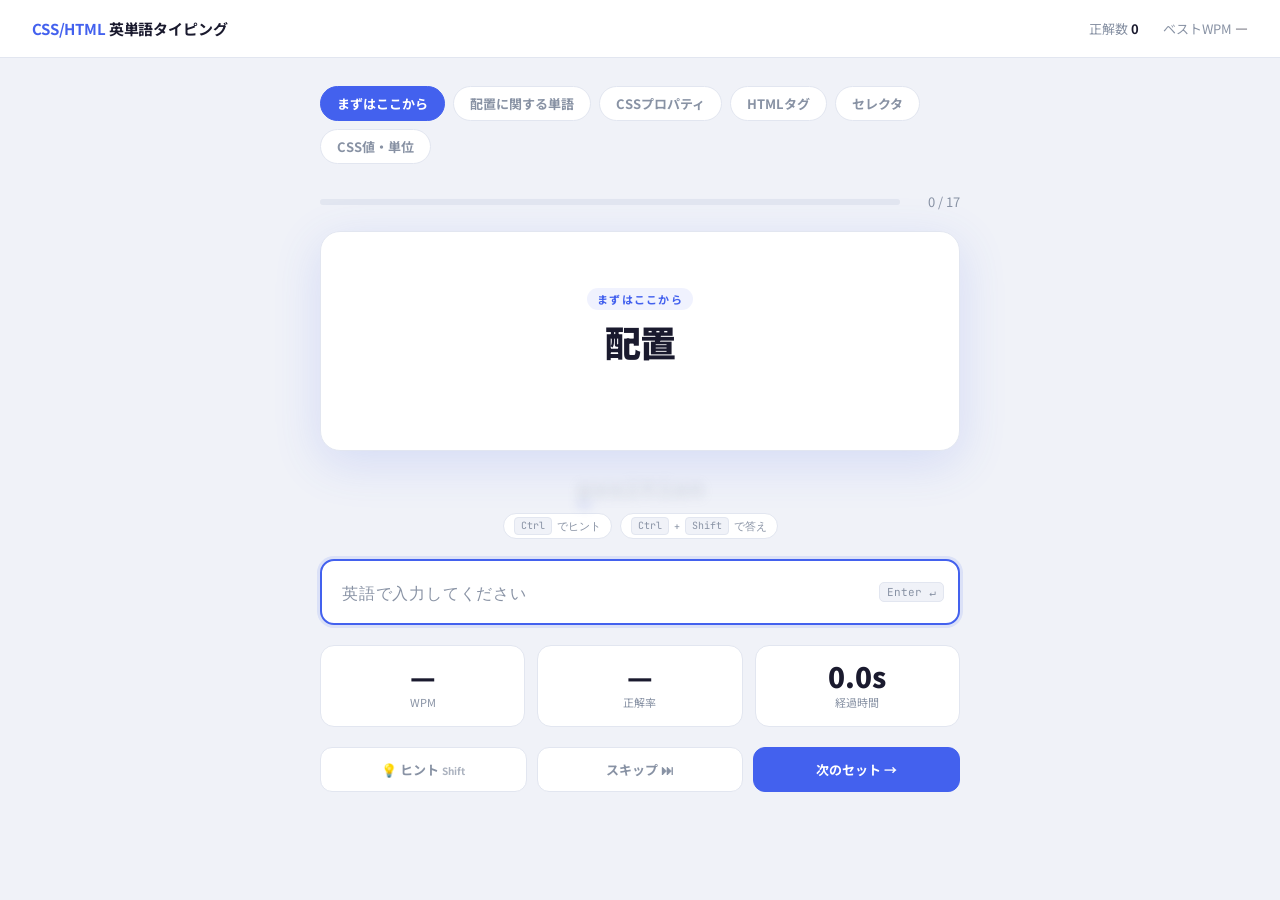
==== commit 89668254: "Update index.html" ====
--- a/index.html
+++ b/index.html
@@ -630,10 +630,10 @@
   'html': {
     label: 'HTMLタグ※<>は省略する',
     items: [
-      { ja: 'HTML宣言',             en: '!DOCTYPE html', hint: '<!DOC○○○○ html>' },
+      //{ ja: 'HTML宣言',             en: '!DOCTYPE html', hint: '<!DOC○○○○ html>' },
       { ja: 'ページ全体',           en: 'html',          hint: '<ht○○>' },
       { ja: 'メタ情報エリア',       en: 'head',          hint: '<he○○>' },
-      { ja: '文字コード指定',       en: 'meta charset',  hint: '<meta ch○○○○○>' },
+      //{ ja: '文字コード指定',       en: 'meta charset',  hint: '<meta ch○○○○○>' },
       { ja: 'CSS読み込み',          en: 'link',          hint: '<li○○>' },
       { ja: 'ページ本文',           en: 'body',          hint: '<bo○○>' },
       { ja: 'ヘッダー',             en: 'header',        hint: '<hea○○○>' },
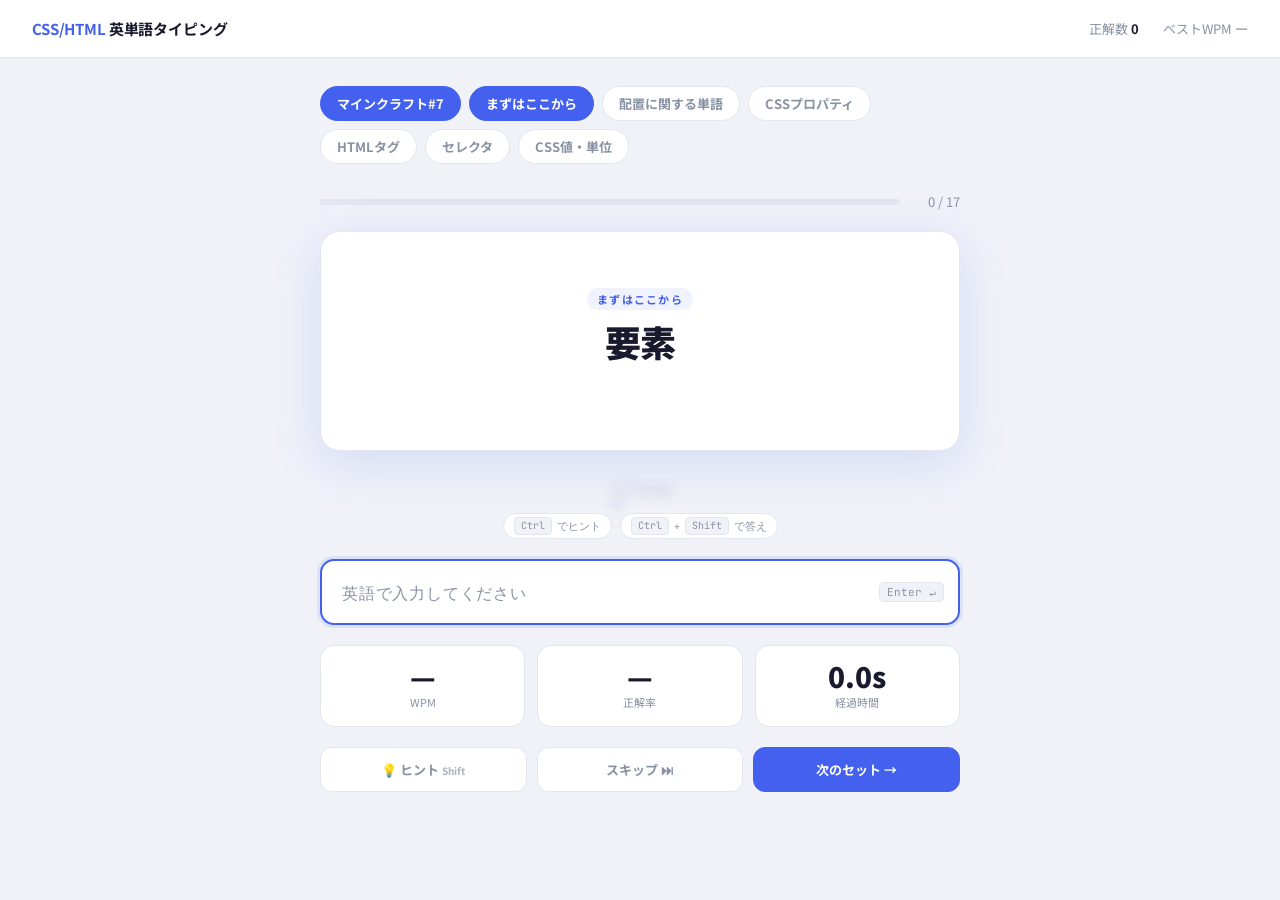
==== commit 1e670c29: "Add new category buttons and word bank items" ====
--- a/index.html
+++ b/index.html
@@ -455,6 +455,7 @@
 
 <!-- Category pills -->
 <div class="cat-row" id="catRow">
+  <button class="cat-pill active" data-cat="mc7">マインクラフト#7</button>
   <button class="cat-pill active" data-cat="easy">まずはここから</button>
   <button class="cat-pill" data-cat="position">配置に関する単語</button>
   <button class="cat-pill" data-cat="css-prop">CSSプロパティ</button>
@@ -537,14 +538,55 @@
 <script>
 // ── Word bank ─────────────────────────────────────────────────────────────
 const BANKS = {
+  'mc7': {
+    label: 'Minecraft#07',
+    items: [
+      { ja: 'モニター', en: 'monitor', hint: 'm○○○○○r' },
+      { ja: '上', en: 'top', hint: '「頂点」と訳されることも' },
+      { ja: '右', en: 'right', hint: 'r○○○○'  },
+      { ja: '左', en: 'left', hint: 'l○○○'   },
+      { ja: 'クリア/消去する', en: 'clear', hint: 'cl○○○'   },
+      { ja: '真', en: 'true', hint: 'プログラミング以外の文脈だと「真実」と訳される'},
+      { ja: '偽', en: 'false', hint: 'プログラミング以外の文脈だと「失敗」と訳される'},
+      { ja: '行', en: 'line', hint: 'ライン'},
+      { ja: '時間', en: 'time', hint: 't○○e'},
+      { ja: '書きこむ', en: 'write', hint: 'w○○○e'},
+      { ja: '待つ', en: 'sleep', hint: 'プログラミング以外の文脈だと「眠る」と訳される'},
+      { ja: '終わる', en: 'end', hint: 'e○○'},
+      { ja: '行う', en: 'do', hint: '○o'},
+      { ja: '～の間', en: 'while', hint: 'w○o○o'},
+      { ja: '周辺【難】', en: 'peripheral', hint: 'peri○○○○○l'},
+      { ja: '形式', en: 'format', hint: 'フォーマット'},
+      { ja: '文字', en: 'text', hint: 't○○○'},
+      { ja: '設定する', en: 'set', hint: 's○○'},
+      { ja: '色', en: 'color', hint: 'co○o○'},
+      { ja: '日', en: 'day', hint: 'd○○'},
+      { ja: '読み込む', en: 'load', hint: 'l○○○'},
+      { ja: 'タッチパネル', en: 'touchpanel', hint: 't○○○○p○○○○'},
+      { ja: 'ボタン', en: 'button', hint: 'b○○○on'},
+      { ja: '作る', en: 'make', hint: 'm○○○'},
+      { ja: '描く/表示する', en: 'draw', hint: 'd○○○'},
+      { ja: 'パネル', en: 'panel', hint: 'p○○○○'},
+      { ja: '実行する', en: 'run', hint: '「走る」とも訳される'},
+      { ja: '選択肢', en: 'option', hint: 'オプション'},
+      { ja: 'イベント', en: 'event', hint: 'e○○○○'},
+      { ja: '押し出す', en: 'push', hint: 'p○○○'},
+      { ja: '影響', en: 'effect', hint: 'eff○○○'},
+      { ja: 'ドア', en: 'door', hint: 'd○○○'},
+      { ja: '連結', en: 'add', hint: 'a○○'},
+      { ja: '印/旗', en: 'flag', hint: 'f○○○'},
+      { ja: '名前', en: 'name', hint: 'n○○○'},
+      { ja: '秒', en: 'second', hint: 'かつての最小時間単位minute(分)から更に分割した時間単位のためs○○o○○(次番目)と呼ばれる'},
+    ]
+  },
   'easy': {
     label: 'まずはここから',
     items: [
       { ja: '背景',               en: 'background',   hint: 'b○○○gr○○○d' },
       { ja: 'フォント',           en: 'font',         hint: 'f○○○' },
-      { ja: '大きさ、サイズ',      　　　 en: 'size',           hint: 's○○○' },
-      { ja: '整列させる',       　en: 'align',         hint: 'a(～へ,を表す接頭辞) + lin(線)' },
-      { ja: '行',            　 　en: 'line',         hint: 'l○○○' },
+      { ja: '大きさ、サイズ',      en: 'size',           hint: 's○○○' },
+      { ja: '整列させる',         en: 'align',         hint: 'a(～へ,を表す接頭辞) + lin(線)' },
+      { ja: '行',                en: 'line',         hint: 'l○○○' },
       { ja: '外余白',             en: 'margin',              hint: 'mar○○○.のりしろ、と訳されることも.' },
       { ja: '内余白',             en: 'padding',             hint: 'pad○○○○○。アメフトの肩パッド、は相手との体当たりを衝撃をモロにもらわないように"余白"を作るための道具' },
       { ja: '配置',             en: 'position',            hint: 'pos○○○○○○(ex. サッカーのポ~~~)' },
@@ -630,10 +672,10 @@
   'html': {
     label: 'HTMLタグ※<>は省略する',
     items: [
-      //{ ja: 'HTML宣言',             en: '!DOCTYPE html', hint: '<!DOC○○○○ html>' },
+    //   { ja: 'HTML宣言',             en: '!DOCTYPE html', hint: '<!DOC○○○○ html>' },
       { ja: 'ページ全体',           en: 'html',          hint: '<ht○○>' },
       { ja: 'メタ情報エリア',       en: 'head',          hint: '<he○○>' },
-      //{ ja: '文字コード指定',       en: 'meta charset',  hint: '<meta ch○○○○○>' },
+    //   { ja: '文字コード指定',       en: 'meta charset',  hint: '<meta ch○○○○○>' },
       { ja: 'CSS読み込み',          en: 'link',          hint: '<li○○>' },
       { ja: 'ページ本文',           en: 'body',          hint: '<bo○○>' },
       { ja: 'ヘッダー',             en: 'header',        hint: '<hea○○○>' },
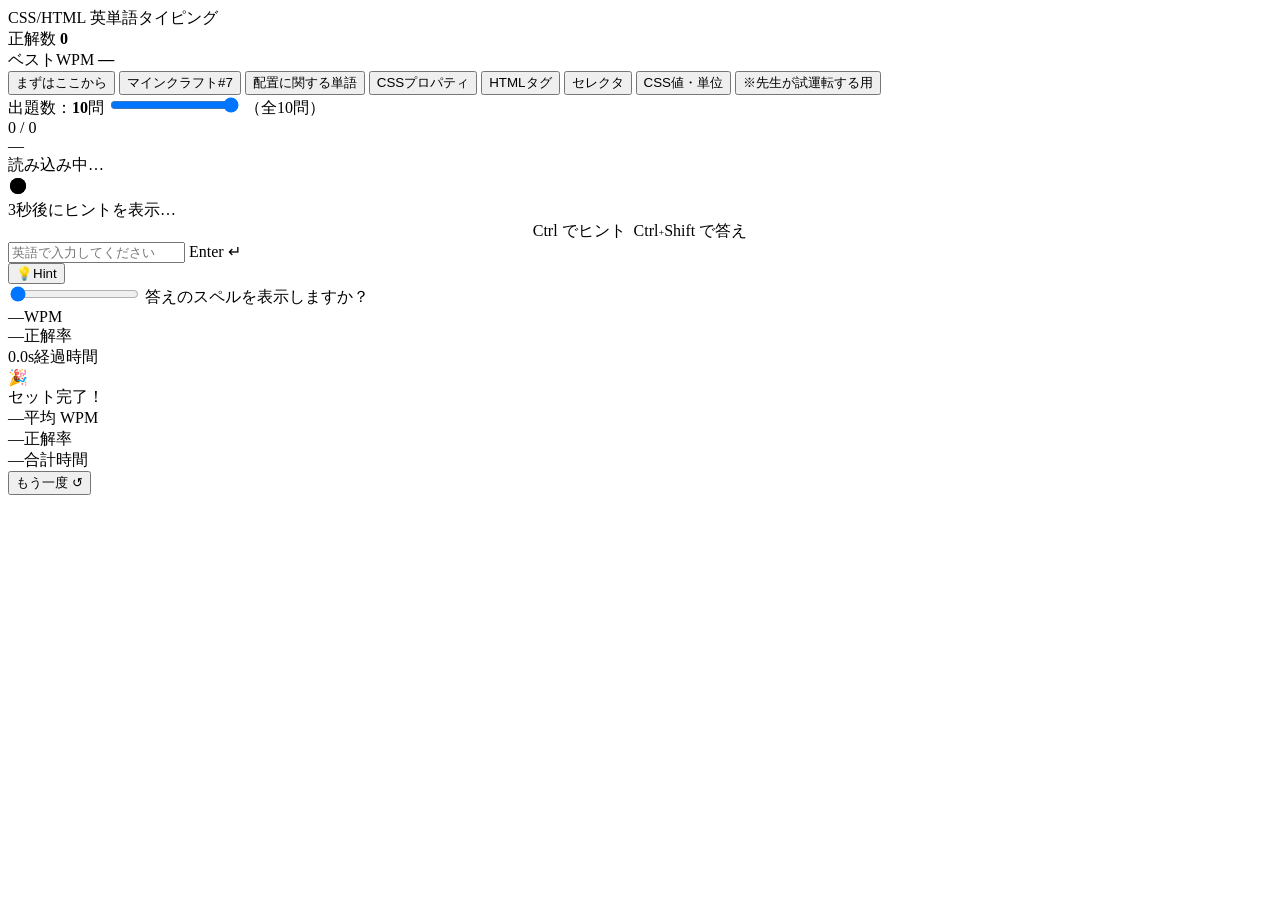
==== commit 3565f518: "Update index.html" ====
--- a/index.html
+++ b/index.html
@@ -5,439 +5,7 @@
 <meta name="viewport" content="width=device-width, initial-scale=1.0">
 <title>CSS/HTML 英単語タイピング</title>
 <link href="https://fonts.googleapis.com/css2?family=Noto+Sans+JP:wght@400;700;900&family=JetBrains+Mono:wght@400;600&display=swap" rel="stylesheet">
-<style>
-*, *::before, *::after { box-sizing: border-box; margin: 0; padding: 0; }
-
-:root {
-  --bg:       #F0F2F8;
-  --surface:  #FFFFFF;
-  --border:   #E2E6F0;
-  --text:     #1A1A2E;
-  --muted:    #8892A4;
-  --blue:     #4361EE;
-  --green:    #06D6A0;
-  --red:      #EF476F;
-  --yellow:   #FFD166;
-  --shadow:   0 4px 24px rgba(67,97,238,0.10);
-  --shadow-lg:0 12px 48px rgba(67,97,238,0.16);
-}
-
-body {
-  background: var(--bg);
-  color: var(--text);
-  font-family: 'Noto Sans JP', sans-serif;
-  min-height: 100vh;
-  display: flex;
-  flex-direction: column;
-  align-items: center;
-}
-
-/* ── Top bar ── */
-.topbar {
-  width: 100%;
-  padding: 18px 32px;
-  display: flex;
-  align-items: center;
-  gap: 16px;
-  background: var(--surface);
-  border-bottom: 1px solid var(--border);
-}
-.site-title {
-  font-size: 15px;
-  font-weight: 700;
-  letter-spacing: -0.01em;
-  color: var(--blue);
-}
-.site-title span { color: var(--text); }
-
-.topbar-stats {
-  margin-left: auto;
-  display: flex;
-  gap: 24px;
-}
-.tstat { font-size: 13px; color: var(--muted); }
-.tstat strong { color: var(--text); font-variant-numeric: tabular-nums; }
-
-/* ── Category pills ── */
-.cat-row {
-  width: 100%;
-  max-width: 680px;
-  padding: 28px 20px 0;
-  display: flex;
-  gap: 8px;
-  flex-wrap: wrap;
-}
-.cat-pill {
-  padding: 7px 16px;
-  border-radius: 99px;
-  border: 1.5px solid var(--border);
-  background: var(--surface);
-  font-size: 13px;
-  font-weight: 700;
-  color: var(--muted);
-  cursor: pointer;
-  transition: all 0.15s;
-  font-family: 'Noto Sans JP', sans-serif;
-}
-.cat-pill:hover { border-color: var(--blue); color: var(--blue); }
-.cat-pill.active {
-  background: var(--blue);
-  border-color: var(--blue);
-  color: #fff;
-}
-
-/* ── Main area ── */
-main {
-  width: 100%;
-  max-width: 680px;
-  padding: 28px 20px 60px;
-  display: flex;
-  flex-direction: column;
-  align-items: center;
-  gap: 20px;
-}
-
-/* ── Progress ── */
-.progress-row {
-  width: 100%;
-  display: flex;
-  align-items: center;
-  gap: 12px;
-}
-.progress-track {
-  flex: 1;
-  height: 6px;
-  background: var(--border);
-  border-radius: 99px;
-  overflow: hidden;
-}
-.progress-fill {
-  height: 100%;
-  border-radius: 99px;
-  background: linear-gradient(90deg, var(--blue), #7B8FFF);
-  transition: width 0.4s cubic-bezier(.4,0,.2,1);
-  width: 0%;
-}
-.progress-label { font-size: 13px; color: var(--muted); min-width: 48px; text-align: right; font-variant-numeric: tabular-nums; }
-
-/* ── Card stage ── */
-.card-stage {
-  width: 100%;
-  perspective: 1000px;
-  position: relative;
-  height: 220px;
-}
-
-.card {
-  width: 100%;
-  height: 220px;
-  background: var(--surface);
-  border-radius: 20px;
-  box-shadow: var(--shadow-lg);
-  display: flex;
-  flex-direction: column;
-  align-items: center;
-  justify-content: center;
-  gap: 10px;
-  padding: 32px;
-  position: absolute;
-  top: 0; left: 0;
-  transition: transform 0.45s cubic-bezier(.4,0,.2,1), opacity 0.35s;
-  will-change: transform, opacity;
-  border: 1.5px solid var(--border);
-}
-.card.fly-out-right {
-  transform: translateX(110%) rotate(8deg);
-  opacity: 0;
-}
-.card.fly-out-wrong {
-  transform: translateX(-60%) rotate(-6deg);
-  opacity: 0;
-}
-.card.fly-in {
-  animation: flyIn 0.4s cubic-bezier(.4,0,.2,1) both;
-}
-@keyframes flyIn {
-  from { transform: translateY(40px) scale(0.96); opacity: 0; }
-  to   { transform: none; opacity: 1; }
-}
-
-.card-category {
-  font-size: 11px;
-  font-weight: 700;
-  text-transform: uppercase;
-  letter-spacing: 0.12em;
-  color: var(--blue);
-  background: rgba(67,97,238,0.08);
-  padding: 3px 10px;
-  border-radius: 99px;
-}
-.card-hint {
-  font-size: 36px;
-  font-weight: 900;
-  letter-spacing: -0.02em;
-  color: var(--text);
-  text-align: center;
-  line-height: 1.2;
-}
-.card-hint.small { font-size: 22px; }
-.card-sub {
-  font-size: 13px;
-  color: var(--muted);
-  text-align: center;
-  min-height: 20px;
-  filter: blur(5px);
-  opacity: 0.3;
-  transition: filter 0.15s, opacity 0.15s;
-  user-select: none;
-}
-.card-sub.revealed {
-  filter: none;
-  opacity: 1;
-}
-.card-sub:empty {
-  filter: none;
-  opacity: 0;
-}
-
-/* shake on wrong */
-@keyframes shake {
-  0%,100%{transform:translateX(0)}
-  20%{transform:translateX(-8px)}
-  40%{transform:translateX(8px)}
-  60%{transform:translateX(-6px)}
-  80%{transform:translateX(6px)}
-}
-.card.shake { animation: shake 0.4s ease; }
-
-/* glow on correct */
-.card.correct-glow {
-  border-color: var(--green);
-  box-shadow: 0 0 0 3px rgba(6,214,160,0.25), var(--shadow-lg);
-}
-
-/* ── Input block ── */
-.input-block {
-  width: 100%;
-  display: flex;
-  flex-direction: column;
-  gap: 10px;
-}
-
-.input-wrap {
-  position: relative;
-  width: 100%;
-}
-#answer {
-  width: 100%;
-  padding: 18px 52px 18px 20px;
-  border: 2px solid var(--border);
-  border-radius: 14px;
-  background: var(--surface);
-  font-family: 'JetBrains Mono', monospace;
-  font-size: 20px;
-  font-weight: 600;
-  color: var(--text);
-  outline: none;
-  transition: border-color 0.15s, box-shadow 0.15s;
-  caret-color: var(--blue);
-  letter-spacing: 0.04em;
-}
-#answer::placeholder { color: var(--muted); font-weight: 400; font-size: 16px; }
-#answer:focus { border-color: var(--blue); box-shadow: 0 0 0 3px rgba(67,97,238,0.12); }
-#answer.state-wrong { border-color: var(--red); box-shadow: 0 0 0 3px rgba(239,71,111,0.12); }
-#answer.state-right { border-color: var(--green); box-shadow: 0 0 0 3px rgba(6,214,160,0.18); }
-
-.enter-hint {
-  position: absolute;
-  right: 16px;
-  top: 50%;
-  transform: translateY(-50%);
-  font-size: 11px;
-  color: var(--muted);
-  background: var(--bg);
-  border: 1px solid var(--border);
-  border-radius: 5px;
-  padding: 2px 7px;
-  pointer-events: none;
-  font-family: 'JetBrains Mono', monospace;
-}
-
-/* typing char display */
-.char-display-wrap {
-  width: 100%;
-  display: flex;
-  flex-direction: column;
-  align-items: center;
-  gap: 6px;
-}
-.char-display {
-  width: 100%;
-  display: flex;
-  justify-content: center;
-  gap: 3px;
-  flex-wrap: wrap;
-  min-height: 36px;
-  align-items: center;
-  /* hidden by default */
-  filter: blur(6px);
-  opacity: 0.35;
-  transition: filter 0.15s, opacity 0.15s;
-  user-select: none;
-}
-.char-display.revealed {
-  filter: none;
-  opacity: 1;
-}
-.reveal-badge {
-  display: inline-flex;
-  align-items: center;
-  gap: 5px;
-  font-size: 11px;
-  color: var(--muted);
-  background: var(--surface);
-  border: 1px solid var(--border);
-  border-radius: 99px;
-  padding: 3px 10px;
-  font-family: 'JetBrains Mono', monospace;
-  transition: color 0.15s, border-color 0.15s, background 0.15s;
-  pointer-events: none;
-}
-.reveal-badge.active {
-  color: var(--blue);
-  border-color: var(--blue);
-  background: rgba(67,97,238,0.07);
-}
-.reveal-badge .key {
-  display: inline-block;
-  background: var(--bg);
-  border: 1px solid var(--border);
-  border-radius: 4px;
-  padding: 1px 6px;
-  font-size: 10px;
-  line-height: 1.4;
-}
-.ch {
-  font-family: 'JetBrains Mono', monospace;
-  font-size: 22px;
-  font-weight: 600;
-  transition: color 0.1s;
-  color: var(--muted);
-  position: relative;
-}
-.ch.hit  { color: var(--blue); }
-.ch.miss { color: var(--red); background: rgba(239,71,111,0.10); border-radius: 4px; }
-.ch.cursor::after {
-  content: '';
-  position: absolute;
-  left: 0; bottom: -2px;
-  width: 100%; height: 2.5px;
-  background: var(--blue);
-  border-radius: 2px;
-  animation: blink 1s step-end infinite;
-}
-@keyframes blink { 0%,100%{opacity:1} 50%{opacity:0} }
-
-/* ── Feedback toast ── */
-.toast {
-  position: fixed;
-  top: 24px; left: 50%;
-  transform: translateX(-50%) translateY(-80px);
-  background: var(--text);
-  color: #fff;
-  padding: 10px 22px;
-  border-radius: 99px;
-  font-size: 14px;
-  font-weight: 700;
-  pointer-events: none;
-  transition: transform 0.3s cubic-bezier(.4,0,.2,1), opacity 0.3s;
-  opacity: 0;
-  z-index: 100;
-}
-.toast.show { transform: translateX(-50%) translateY(0); opacity: 1; }
-.toast.green { background: var(--green); color: var(--text); }
-.toast.red   { background: var(--red); }
-
-/* ── Stats row ── */
-.stats-row {
-  width: 100%;
-  display: grid;
-  grid-template-columns: repeat(3, 1fr);
-  gap: 12px;
-}
-.stat-card {
-  background: var(--surface);
-  border: 1.5px solid var(--border);
-  border-radius: 14px;
-  padding: 16px;
-  text-align: center;
-}
-.stat-card .val {
-  font-size: 28px;
-  font-weight: 900;
-  color: var(--text);
-  font-variant-numeric: tabular-nums;
-  display: block;
-  line-height: 1;
-}
-.stat-card .lbl { font-size: 11px; color: var(--muted); margin-top: 4px; display: block; }
-
-/* ── Skip / hint row ── */
-.action-row {
-  width: 100%;
-  display: flex;
-  gap: 10px;
-}
-.action-btn {
-  flex: 1;
-  padding: 12px;
-  border: 1.5px solid var(--border);
-  border-radius: 12px;
-  background: var(--surface);
-  font-family: 'Noto Sans JP', sans-serif;
-  font-size: 13px;
-  font-weight: 700;
-  color: var(--muted);
-  cursor: pointer;
-  transition: all 0.15s;
-}
-.action-btn:hover { border-color: var(--blue); color: var(--blue); }
-.action-btn.primary {
-  background: var(--blue);
-  border-color: var(--blue);
-  color: #fff;
-}
-.action-btn.primary:hover { background: #3451d1; }
-
-/* ── Complete screen ── */
-.complete {
-  display: none;
-  width: 100%;
-  background: var(--surface);
-  border-radius: 20px;
-  border: 1.5px solid var(--border);
-  box-shadow: var(--shadow-lg);
-  padding: 40px 32px;
-  flex-direction: column;
-  align-items: center;
-  gap: 24px;
-  text-align: center;
-}
-.complete.show { display: flex; }
-.complete-emoji { font-size: 52px; }
-.complete-title { font-size: 24px; font-weight: 900; }
-.complete-sub { font-size: 14px; color: var(--muted); }
-.complete-stats { display: flex; gap: 24px; flex-wrap: wrap; justify-content: center; }
-.cs { text-align: center; }
-.cs .v { font-size: 36px; font-weight: 900; display: block; line-height: 1; }
-.cs .l { font-size: 12px; color: var(--muted); margin-top: 4px; display: block; }
-.rank {
-  padding: 8px 24px;
-  border-radius: 99px;
-  font-size: 14px;
-  font-weight: 700;
-}
-</style>
+<link rel="stylesheet" href="style.css">
 </head>
 <body>
 
@@ -454,20 +22,26 @@
 </div>
 
 <!-- Category pills -->
-<div class="cat-row" id="catRow">
-  <button class="cat-pill active" data-cat="mc7">マインクラフト#7</button>
-  <button class="cat-pill active" data-cat="easy">まずはここから</button>
-  <button class="cat-pill" data-cat="position">配置に関する単語</button>
-  <button class="cat-pill" data-cat="css-prop">CSSプロパティ</button>
-  <button class="cat-pill" data-cat="html">HTMLタグ</button>
-  <button class="cat-pill" data-cat="selector">セレクタ</button>
-  <button class="cat-pill" data-cat="css-val">CSS値・単位</button>
-  <!-- <button class="cat-pill" data-cat="mix">ミックス 🎲</button> -->
-</div>
+<main>
+  <div class="cat-row" id="catRow">
+    <button class="cat-pill active" data-cat="easy">まずはここから</button>
+    <button class="cat-pill" data-cat="mc7">マインクラフト#7</button>
+    <button class="cat-pill" data-cat="position">配置に関する単語</button>
+    <button class="cat-pill" data-cat="css-prop">CSSプロパティ</button>
+    <button class="cat-pill" data-cat="html">HTMLタグ</button>
+    <button class="cat-pill" data-cat="selector">セレクタ</button>
+    <button class="cat-pill" data-cat="css-val">CSS値・単位</button>
+    <button class="cat-pill" data-cat="test">※先生が試運転する用</button>
+  </div>
 
-<main>
+  <!-- 単語数スライダー -->
+  <div class="count-row" id="countRow">
+    <span class="count-label">出題数：<strong id="countVal">10</strong>問</span>
+    <input type="range" id="countSlider" min="1" max="10" value="10" step="1">
+    <span class="count-hint" id="countHint">（全<span id="totalWords">10</span>問）</span>
+  </div>
 
-  <!-- Progress -->
+  <!-- Mode selector は削除 -->
   <div class="progress-row">
     <div class="progress-track"><div class="progress-fill" id="progFill"></div></div>
     <div class="progress-label" id="progLabel">0 / 0</div>
@@ -485,6 +59,16 @@
   <!-- Char display -->
   <div class="char-display-wrap">
     <div class="char-display" id="charDisplay"></div>
+    <!-- auto hint countdown -->
+    <div class="auto-hint-wrap" id="autoHintWrap">
+      <div class="countdown-ring" id="countdownRing">
+        <svg width="20" height="20" viewBox="0 0 20 20">
+          <circle class="track" cx="10" cy="10" r="8"/>
+          <circle class="fill"  cx="10" cy="10" r="8" id="countdownArc"/>
+        </svg>
+      </div>
+      <span id="autoHintLabel">3秒後にヒントを表示…</span>
+    </div>
     <div style="display:flex;gap:8px;flex-wrap:wrap;justify-content:center;">
       <div class="reveal-badge" id="hintBadge">
         <span class="key">Ctrl</span> でヒント
@@ -507,17 +91,22 @@
 
   <!-- Stats -->
   <div class="stats-row">
+    <div class="stat-card"><span class="val" ><button class="action-btn" id="hintBtn">💡Hint</button></div>
+    <div class="stat-card">
+      <input type="range" min="0" max="1" step="1" value="0" id="showSpell">
+      <label class="lbl">答えのスペルを表示しますか？</label>
+    </div>
     <div class="stat-card"><span class="val" id="sWpm">—</span><span class="lbl">WPM</span></div>
     <div class="stat-card"><span class="val" id="sAcc">—</span><span class="lbl">正解率</span></div>
     <div class="stat-card"><span class="val" id="sTime">0.0s</span><span class="lbl">経過時間</span></div>
   </div>
 
   <!-- Actions -->
-  <div class="action-row">
+  <!-- <div class="action-row">
     <button class="action-btn" id="hintBtn">💡 ヒント <small style="font-size:10px;opacity:.7">Shift</small></button>
     <button class="action-btn" id="skipBtn">スキップ ⏭</button>
     <button class="action-btn primary" id="nextSetBtn">次のセット →</button>
-  </div>
+  </div> -->
 
   <!-- Complete -->
   <div class="complete" id="complete">
@@ -533,523 +122,24 @@
     <button class="action-btn primary" id="restartBtn" style="max-width:200px">もう一度 ↺</button>
   </div>
 
+  <!-- 間違い解説パネル -->
+  <div class="review-panel" id="reviewPanel"></div>
+
 </main>
+<script type="module" src="js/main.js"></script>
+<script>
+  const showSpell = document.getElementById("showSpell");
+  const label = document.querySelector(".stat-card .lbl");
 
-<script>
-// ── Word bank ─────────────────────────────────────────────────────────────
-const BANKS = {
-  'mc7': {
-    label: 'Minecraft#07',
-    items: [
-      { ja: 'モニター', en: 'monitor', hint: 'm○○○○○r' },
-      { ja: '上', en: 'top', hint: '「頂点」と訳されることも' },
-      { ja: '右', en: 'right', hint: 'r○○○○'  },
-      { ja: '左', en: 'left', hint: 'l○○○'   },
-      { ja: 'クリア/消去する', en: 'clear', hint: 'cl○○○'   },
-      { ja: '真', en: 'true', hint: 'プログラミング以外の文脈だと「真実」と訳される'},
-      { ja: '偽', en: 'false', hint: 'プログラミング以外の文脈だと「失敗」と訳される'},
-      { ja: '行', en: 'line', hint: 'ライン'},
-      { ja: '時間', en: 'time', hint: 't○○e'},
-      { ja: '書きこむ', en: 'write', hint: 'w○○○e'},
-      { ja: '待つ', en: 'sleep', hint: 'プログラミング以外の文脈だと「眠る」と訳される'},
-      { ja: '終わる', en: 'end', hint: 'e○○'},
-      { ja: '行う', en: 'do', hint: '○o'},
-      { ja: '～の間', en: 'while', hint: 'w○o○o'},
-      { ja: '周辺【難】', en: 'peripheral', hint: 'peri○○○○○l'},
-      { ja: '形式', en: 'format', hint: 'フォーマット'},
-      { ja: '文字', en: 'text', hint: 't○○○'},
-      { ja: '設定する', en: 'set', hint: 's○○'},
-      { ja: '色', en: 'color', hint: 'co○o○'},
-      { ja: '日', en: 'day', hint: 'd○○'},
-      { ja: '読み込む', en: 'load', hint: 'l○○○'},
-      { ja: 'タッチパネル', en: 'touchpanel', hint: 't○○○○p○○○○'},
-      { ja: 'ボタン', en: 'button', hint: 'b○○○on'},
-      { ja: '作る', en: 'make', hint: 'm○○○'},
-      { ja: '描く/表示する', en: 'draw', hint: 'd○○○'},
-      { ja: 'パネル', en: 'panel', hint: 'p○○○○'},
-      { ja: '実行する', en: 'run', hint: '「走る」とも訳される'},
-      { ja: '選択肢', en: 'option', hint: 'オプション'},
-      { ja: 'イベント', en: 'event', hint: 'e○○○○'},
-      { ja: '押し出す', en: 'push', hint: 'p○○○'},
-      { ja: '影響', en: 'effect', hint: 'eff○○○'},
-      { ja: 'ドア', en: 'door', hint: 'd○○○'},
-      { ja: '連結', en: 'add', hint: 'a○○'},
-      { ja: '印/旗', en: 'flag', hint: 'f○○○'},
-      { ja: '名前', en: 'name', hint: 'n○○○'},
-      { ja: '秒', en: 'second', hint: 'かつての最小時間単位minute(分)から更に分割した時間単位のためs○○o○○(次番目)と呼ばれる'},
-    ]
-  },
-  'easy': {
-    label: 'まずはここから',
-    items: [
-      { ja: '背景',               en: 'background',   hint: 'b○○○gr○○○d' },
-      { ja: 'フォント',           en: 'font',         hint: 'f○○○' },
-      { ja: '大きさ、サイズ',      en: 'size',           hint: 's○○○' },
-      { ja: '整列させる',         en: 'align',         hint: 'a(～へ,を表す接頭辞) + lin(線)' },
-      { ja: '行',                en: 'line',         hint: 'l○○○' },
-      { ja: '外余白',             en: 'margin',              hint: 'mar○○○.のりしろ、と訳されることも.' },
-      { ja: '内余白',             en: 'padding',             hint: 'pad○○○○○。アメフトの肩パッド、は相手との体当たりを衝撃をモロにもらわないように"余白"を作るための道具' },
-      { ja: '配置',             en: 'position',            hint: 'pos○○○○○○(ex. サッカーのポ~~~)' },
-      { ja: '文字',             en: 'text',     hint: 't○○○.「教科書」の意味も' },
-      { ja: '順',             en: 'index',             hint: 'i○○○○、「辞書引き」の意味も' },
-      { ja: '幅',                   en: 'width',               hint: '幅が広いことはwide。程度を表す名刺語尾はth' },
-      { ja: '長さ',                   en: 'length',               hint: '長いことはlong。程度を表す名刺語尾はth' },
-      { ja: '高さ',                 en: 'height',              hint: 'hei○○○○' },
-      { ja: '色',               en: 'color',               hint: 'col○○' },
-      { ja: '線、境界',                 en: 'border',              hint: 'bor○○○' },
-      { ja: '透明度',               en: 'opacity',             hint: 'opa○○○○' },
-      { ja: '要素',               en: 'item',             hint: 'i○○○' },
-    ]
-  },
-  'position': {
-    label: '配置に関する単語',
-    items: [
-      { ja: '位置',              en: 'position',            hint: 'pos○○○○○○(ex. サッカーのポ~~~)' },
-      { ja: '中央',              en: 'center'  ,            hint: 'c○○t○○' },
-      { ja: '右',                en: 'right'   ,            hint: 'r○○○○'  },
-      { ja: '左',                en: 'left'    ,            hint: 'l○○○'   },
-      { ja: 'フレックスボックス',           en: 'flexbox',         hint: 'f○○○b○○。HTMLの基本は要素を"箱"として捉えること.' },
-    ]
-  },
-  'css-prop':{
-    label: 'CSSプロパティ',
-    items: [
-      { ja: '背景色',               en: 'background-color',   hint: 'background-○○○○○' },
-      { ja: '角丸',                 en: 'border-radius',       hint: 'border-○○○○○○' },
-    //   { ja: '影',                   en: 'box-shadow',          hint: 'box-○○○○○○' },
-      { ja: '表示方法',             en: 'display',             hint: 'dis○○○○○' },
-      { ja: '並び方向（Flex）',     en: 'flex-direction',      hint: 'flex-○○○○○○○○○' },
-      { ja: 'フォント名',           en: 'font-family',         hint: 'font-○○○○○○' },
-      { ja: 'フォントサイズ',       en: 'font-size',           hint: 'font-○○○○' },
-      { ja: 'フォントの太さ',       en: 'font-weight',         hint: 'font-○○○○○○' },
-      { ja: '主軸の揃え方',         en: 'justify-content',     hint: 'justify-○○○○○○○' },
-      { ja: '交差軸の揃え方',       en: 'align-items',         hint: 'align-○○○○○' },
-      { ja: '行の高さ',             en: 'line-height',         hint: 'line-○○○○○○' },
-      { ja: '外余白',               en: 'margin',              hint: 'mar○○○' },
-      { ja: '内余白',               en: 'padding',             hint: 'pad○○○○○' },
-      { ja: '配置方法',             en: 'position',            hint: 'pos○○○○○○' },
-      { ja: '文字装飾',             en: 'text-decoration',     hint: 'text-○○○○○○○○○○' },
-    //   { ja: 'アニメーション遷移',   en: 'transition',          hint: 'trans○○○○○○' },
-    //   { ja: '変形',                 en: 'transform',           hint: 'trans○○○○○' },
-      { ja: 'はみ出し処理',         en: 'overflow',            hint: 'over○○○○' },
-    //   { ja: '重なり順',             en: 'z-index',             hint: 'z-○○○○○' },
-      { ja: '幅',                   en: 'width',               hint: 'wi○○○' },
-      { ja: '高さ',                 en: 'height',              hint: 'hei○○○○' },
-      { ja: '文字色を指定するときのプロパティは？',  en: 'color', hint: 'col○○' },
-      { ja: '枠線',                 en: 'border',              hint: '境界線、と言い換える。bor○○○' },
-      { ja: '透明度',               en: 'opacity',             hint: 'opa○○○○' },
-    //   { ja: 'カーソル形状',         en: 'cursor',              hint: 'cur○○○○' },
-    ]
-  },
-  'selector': {
-    label: 'セレクタ構文',
-    items: [
-      { ja: 'idを指定するとき',               en: '#',   hint: 'shiftキーを使わないといけないね' },
-      { ja: 'クラスを指定するとき',                 en: '.',       hint: 'ピリオドを使うだけ' },
-      { ja: '例えばbodyタグをdisplay:flex;のように指定するとき',   en: 'body{display:felx;}', hint: '改行・スペースなしで全て書いてね' },
-    //   { ja: 'クラス選択',           en: '.class',              hint: '.cl○○○' },
-    //   { ja: 'ID選択',               en: '#id',                 hint: '#i○' },
-      { ja: 'ホバー時',             en: ':hover',              hint: ':ho○○○' },
-      { ja: 'フォーカス時',         en: ':focus',              hint: ':fo○○○' },
-      { ja: '最初の子要素',         en: ':first-child',        hint: ':first-○○○○○' },
-      { ja: '最後の子要素',         en: ':last-child',         hint: ':last-○○○○○' },
-    //   { ja: '直下の子',             en: '',             hint: '○' },
-    //   { ja: '直後の兄弟',           en: '+',                   hint: '○' },
-    //   { ja: '以降の兄弟',           en: '~',                   hint: '○' },
-    //   { ja: '属性選択',             en: '[attr]',              hint: '[at○○]' },
-    //   { ja: 'ルート要素',           en: ':root',               hint: ':ro○○' },
-      { ja: '疑似要素・前',         en: '::before',            hint: '::be○○○○' },
-      { ja: '疑似要素・後',         en: '::after',             hint: '::af○○○' },
-    //   { ja: '否定',                 en: ':not()',              hint: ':no○()' },
-    //   { ja: 'N番目の子',            en: ':nth-child()',        hint: ':nth-○○○○○()' },
-    //   { ja: 'メディアクエリ',       en: '@media',              hint: '@me○○○' },
-    //   { ja: 'キーフレーム定義',     en: '@keyframes',          hint: '@key○○○○○○' },
-    //   { ja: '複数まとめて選択',     en: ':is()',               hint: ':i○()' },
-    //   { ja: 'CSS変数定義',          en: '@layer',              hint: '@la○○○' },
-    //   { ja: '全称選択',             en: '*',                   hint: '○' },
-    ]
-  },
-  'html': {
-    label: 'HTMLタグ※<>は省略する',
-    items: [
-    //   { ja: 'HTML宣言',             en: '!DOCTYPE html', hint: '<!DOC○○○○ html>' },
-      { ja: 'ページ全体',           en: 'html',          hint: '<ht○○>' },
-      { ja: 'メタ情報エリア',       en: 'head',          hint: '<he○○>' },
-    //   { ja: '文字コード指定',       en: 'meta charset',  hint: '<meta ch○○○○○>' },
-      { ja: 'CSS読み込み',          en: 'link',          hint: '<li○○>' },
-      { ja: 'ページ本文',           en: 'body',          hint: '<bo○○>' },
-      { ja: 'ヘッダー',             en: 'header',        hint: '<hea○○○>' },
-      { ja: 'ナビゲーション',       en: 'nav',           hint: '<na○>' },
-      { ja: 'メインコンテンツ',     en: 'main',          hint: '<ma○○>' },
-      { ja: 'セクション',           en: 'section',       hint: '<sec○○○○>' },
-      { ja: '記事',                 en: 'article',       hint: '<art○○○○>' },
-      { ja: 'フッター',             en: 'footer',        hint: '<foo○○○>' },
-      { ja: 'ボタン',               en: 'button',        hint: '<but○○○>' },
-      { ja: '入力欄',               en: 'input',         hint: '<in○○○>' },
-      { ja: 'ラベル',               en: 'label',         hint: '<lab○○>' },
-      { ja: '画像',                 en: 'img',           hint: '<im○>' },
-      { ja: '見出し1',              en: 'h1',            hint: '<h○>' },
-      { ja: '段落',                 en: 'p',             hint: '<○>' },
-      { ja: '番号なしリスト',       en: 'ul',            hint: '<u○>' },
-      { ja: 'リスト項目',           en: 'li',            hint: '<l○>' },
-      { ja: 'リンク',               en: 'a',             hint: '<○>' },
-      { ja: '汎用ブロック',         en: 'div',           hint: '<di○>' },
-      { ja: '汎用インライン',       en: 'span',          hint: '<sp○○>' },
-      { ja: 'テーブル',             en: 'table',         hint: '<tab○○>' },
-      { ja: 'フォーム',             en: 'form',          hint: '<fo○○>' },
-    ]
-  },
-  'css-val': {
-    label: 'CSS値・単位',
-    items: [
-      { ja: '先頭揃え（Flex）',     en: 'flex-start',          hint: 'flex-○○○○○' },
-      { ja: '均等配置',             en: 'space-between',       hint: 'space-○○○○○○○' },
-      { ja: 'ボックスサイジング',   en: 'border-box',          hint: 'border-○○○' },
-      { ja: '透明',                 en: 'transparent',         hint: 'trans○○○○○○○' },
-      { ja: '親から引き継ぐ',       en: 'inherit',             hint: 'in○○○○○' },
-      { ja: '絶対配置',             en: 'absolute',            hint: 'abs○○○○○○' },
-      { ja: '相対配置',             en: 'relative',            hint: 'rel○○○○○○' },
-    //   { ja: '半透明の黒',           en: 'rgba(0,0,0,0.5)',     hint: 'rgba(○,○,○,○.○)' },
-    //   { ja: '計算式',               en: 'calc()',              hint: 'cal○()' },
-    //   { ja: 'CSS変数参照',          en: 'var()',               hint: 'va○()' },
-    //   { ja: '線形グラデーション',   en: 'linear-gradient()',   hint: 'linear-○○○○○○○○○()' },
-      { ja: 'なし',                 en: 'none',                hint: 'no○○' },
-      { ja: '自動',                 en: 'auto',                hint: 'au○○' },
-    //   { ja: '優先度最大',           en: '!important',          hint: '!im○○○○○○○' },
-      { ja: 'コンテンツ幅に合わせる', en: 'max-content',       hint: 'max-○○○○○○○' },
-      { ja: 'ビューポート幅',       en: 'vw',                  hint: 'v○' },
-      { ja: 'ビューポート高さ',     en: 'vh',                  hint: 'v○' },
-      { ja: 'フォントサイズ基準',   en: 'em',                  hint: '○○' },
-      { ja: 'ルートフォント基準',   en: 'rem',                 hint: 'r○○' },
-      { ja: 'グリッド均等割',       en: 'fr',                  hint: '○○' },
-    ]
-  },
-};
-
-// ── State ─────────────────────────────────────────────────────────────────
-let cat = 'easy';
-let queue = [];
-let idx = 0;
-let startTime = null;
-let timerRaf = null;
-let wrongCount = 0;
-let correctCount = 0;
-let totalCharsTyped = 0;
-let sessionStartTime = null;
-let allCorrect = 0;
-let bestWpm = 0;
-let hintShown = false;
-let sessionWpms = [];
-let sessionAccs = [];
-
-// ── DOM ───────────────────────────────────────────────────────────────────
-const card        = document.getElementById('card');
-const cardCat     = document.getElementById('cardCat');
-const cardHint    = document.getElementById('cardHint');
-const cardSub     = document.getElementById('cardSub');
-const charDisplay = document.getElementById('charDisplay');
-const answer      = document.getElementById('answer');
-const progFill    = document.getElementById('progFill');
-const progLabel   = document.getElementById('progLabel');
-const sWpm        = document.getElementById('sWpm');
-const sAcc        = document.getElementById('sAcc');
-const sTime       = document.getElementById('sTime');
-const toast       = document.getElementById('toast');
-const complete    = document.getElementById('complete');
-const revealBadge = document.getElementById('revealBadge');
-
-// ── Category switch ───────────────────────────────────────────────────────
-document.getElementById('catRow').addEventListener('click', e => {
-  const btn = e.target.closest('.cat-pill');
-  if (!btn) return;
-  document.querySelectorAll('.cat-pill').forEach(p => p.classList.remove('active'));
-  btn.classList.add('active');
-  cat = btn.dataset.cat;
-  initSession();
-});
-
-// ── Init ──────────────────────────────────────────────────────────────────
-function initSession() {
-  let items;
-  if (cat === 'mix') {
-    // pick 5 random from each category
-    items = Object.values(BANKS).flatMap(b => shuffle([...b.items]).slice(0, 5));
-  } else {
-    items = [...BANKS[cat].items];
-  }
-  queue = shuffle(items);
-  idx = 0; wrongCount = 0; correctCount = 0; totalCharsTyped = 0;
-  sessionWpms = []; sessionAccs = [];
-  startTime = null; sessionStartTime = null;
-  cancelAnimationFrame(timerRaf);
-  sWpm.textContent = '—'; sAcc.textContent = '—'; sTime.textContent = '0.0s';
-  answer.value = ''; answer.className = '';
-  hintShown = false;
-  complete.classList.remove('show');
-  updateProgress();
-  showCard(true);
-  answer.focus();
-}
-
-// ── Show card ─────────────────────────────────────────────────────────────
-function showCard(initial = false) {
-  if (idx >= queue.length) { showComplete(); return; }
-  const item = queue[idx];
-
-  // Decide category label
-  let catLabel = '—';
-  for (const [k, v] of Object.entries(BANKS)) {
-    if (v.items.some(i => i.en === item.en)) { catLabel = v.label; break; }
-  }
-
-  cardCat.textContent = catLabel;
-  cardHint.textContent = item.ja;
-  cardHint.className = 'card-hint' + (item.ja.length > 8 ? ' small' : '');
-  cardSub.textContent = '';
-  cardSub.classList.remove('revealed');
-  hideHint();
-  hintShown = false;
-
-  renderCharDisplay('');
-
-  if (!initial) {
-    card.classList.add('fly-in');
-    card.addEventListener('animationend', () => card.classList.remove('fly-in'), { once: true });
-  }
-  card.classList.remove('correct-glow', 'shake');
-}
-
-// ── Char display ──────────────────────────────────────────────────────────
-function renderCharDisplay(typed) {
-  const target = queue[idx]?.en ?? '';
-  charDisplay.innerHTML = '';
-  target.split('').forEach((ch, i) => {
-    const span = document.createElement('span');
-    span.className = 'ch';
-    span.textContent = ch === ' ' ? '\u00a0' : ch;
-    if (i < typed.length) {
-      span.classList.add(typed[i] === ch ? 'hit' : 'miss');
-    } else if (i === typed.length) {
-      span.classList.add('cursor');
+  showSpell.addEventListener("input", () => {
+    if (showSpell.value === "1") {
+      label.textContent = "スペル表示中";
+      label.classList.add("active");
+    } else {
+      label.textContent = "答えのスペルを表示しますか？";
+      label.classList.remove("active");
     }
-    charDisplay.appendChild(span);
   });
-}
-
-// ── Input handler ─────────────────────────────────────────────────────────
-answer.addEventListener('input', () => {
-  if (idx >= queue.length) return;
-  const typed = answer.value;
-  if (!startTime && typed.length > 0) {
-    startTime = Date.now();
-    if (!sessionStartTime) sessionStartTime = startTime;
-    runTimer();
-  }
-  renderCharDisplay(typed);
-
-  const target = queue[idx].en;
-  const hasError = typed.split('').some((c, i) => c !== target[i]);
-  answer.classList.toggle('state-wrong', hasError && typed.length > 0);
-  answer.classList.remove('state-right');
-
-  // Live WPM
-  if (startTime && typed.length > 0) {
-    const elMin = (Date.now() - startTime) / 60000;
-    const wpm = Math.round((typed.length / 5) / elMin);
-    if (wpm < 999) sWpm.textContent = wpm;
-    const wrong = typed.split('').filter((c,i)=>c!==target[i]).length;
-    sAcc.textContent = Math.round(((typed.length - wrong) / typed.length) * 100) + '%';
-  }
-});
-
-answer.addEventListener('keydown', e => {
-  if (e.key === 'Enter') { e.preventDefault(); checkAnswer(); return; }
-  if (e.key === 'Control' && !e.shiftKey) { showHint(); updateHintBadge(true); }
-  if (e.key === 'Shift' && e.ctrlKey)     { revealChars(true); }
-  if (e.key === 'Control' && e.shiftKey)  { revealChars(true); }
-});
-answer.addEventListener('keyup', e => {
-  if (e.key === 'Shift')   { revealChars(false); }
-  if (e.key === 'Control') { revealChars(false); hideHint(); updateHintBadge(false); }
-});
-
-function revealChars(show) {
-  charDisplay.classList.toggle('revealed', show);
-  const badge = document.getElementById('revealBadge');
-  badge.classList.toggle('active', show);
-  badge.innerHTML = show
-    ? '<span class="key">Ctrl</span><span style="color:var(--muted);font-size:10px">+</span><span class="key">Shift</span> 表示中…'
-    : '<span class="key">Ctrl</span><span style="color:var(--muted);font-size:10px">+</span><span class="key">Shift</span> で答え';
-}
-
-function updateHintBadge(show) {
-  const badge = document.getElementById('hintBadge');
-  badge.classList.toggle('active', show);
-  badge.innerHTML = show
-    ? '<span class="key">Ctrl</span> 表示中…'
-    : '<span class="key">Ctrl</span> でヒント';
-}
-
-// ── Check answer ──────────────────────────────────────────────────────────
-function checkAnswer() {
-  if (idx >= queue.length) return;
-  const typed = answer.value.trim();
-  const target = queue[idx].en;
-  if (!typed) return;
-
-  if (typed === target) {
-    // Correct
-    const elapsed = (Date.now() - startTime) / 60000;
-    const wpm = Math.round((target.length / 5) / elapsed);
-    sessionWpms.push(wpm);
-    sessionAccs.push(100);
-    correctCount++;
-    allCorrect++;
-    if (wpm > bestWpm) { bestWpm = wpm; document.getElementById('bestWpm').textContent = wpm; }
-    document.getElementById('totalCorrect').textContent = allCorrect;
-
-    // Visual
-    answer.classList.add('state-right');
-    card.classList.add('correct-glow');
-    showToast('✓ 正解！', 'green');
-
-    setTimeout(() => {
-      card.classList.add('fly-out-right');
-      setTimeout(() => {
-        card.classList.remove('fly-out-right', 'correct-glow');
-        idx++;
-        startTime = null; cancelAnimationFrame(timerRaf);
-        answer.value = ''; answer.className = '';
-        updateProgress();
-        showCard();
-        answer.focus();
-      }, 360);
-    }, 220);
-
-  } else {
-    // Wrong
-    wrongCount++;
-    sessionAccs.push(Math.round((typed.split('').filter((c,i)=>c===target[i]).length / target.length) * 100));
-    card.classList.add('shake');
-    card.addEventListener('animationend', () => card.classList.remove('shake'), { once: true });
-    showToast('✗ もう一度！ → ' + target, 'red');
-    answer.classList.add('state-wrong');
-    setTimeout(() => { answer.value = ''; answer.className = ''; renderCharDisplay(''); }, 600);
-  }
-}
-
-// ── Timer RAF ─────────────────────────────────────────────────────────────
-function runTimer() {
-  const tick = () => {
-    if (!startTime) return;
-    sTime.textContent = ((Date.now() - startTime) / 1000).toFixed(1) + 's';
-    timerRaf = requestAnimationFrame(tick);
-  };
-  timerRaf = requestAnimationFrame(tick);
-}
-
-// ── Progress ──────────────────────────────────────────────────────────────
-function updateProgress() {
-  const pct = queue.length ? (idx / queue.length) * 100 : 0;
-  progFill.style.width = pct + '%';
-  progLabel.textContent = idx + ' / ' + queue.length;
-}
-
-// ── Hint (hold to reveal) ─────────────────────────────────────────────────
-const hintBtn = document.getElementById('hintBtn');
-
-function showHint() {
-  if (idx >= queue.length) return;
-  // set text first time it's requested
-  if (!cardSub.textContent) cardSub.textContent = '💡 ' + queue[idx].hint;
-  cardSub.classList.add('revealed');
-  hintBtn.style.borderColor = 'var(--yellow)';
-  hintBtn.style.color = '#b8860b';
-}
-function hideHint() {
-  cardSub.classList.remove('revealed');
-  hintBtn.style.borderColor = '';
-  hintBtn.style.color = '';
-}
-
-hintBtn.addEventListener('mousedown', e => { e.preventDefault(); showHint(); updateHintBadge(true); });
-hintBtn.addEventListener('mouseup',   () => { hideHint(); updateHintBadge(false); });
-hintBtn.addEventListener('mouseleave',() => { hideHint(); updateHintBadge(false); });
-hintBtn.addEventListener('touchstart', e => { e.preventDefault(); showHint(); updateHintBadge(true); }, { passive: false });
-hintBtn.addEventListener('touchend',   () => { hideHint(); updateHintBadge(false); });
-hintBtn.addEventListener('touchcancel',() => { hideHint(); updateHintBadge(false); });
-
-// ── Skip ──────────────────────────────────────────────────────────────────
-document.getElementById('skipBtn').addEventListener('click', () => {
-  if (idx >= queue.length) return;
-  cancelAnimationFrame(timerRaf);
-  startTime = null;
-  card.classList.add('fly-out-wrong');
-  setTimeout(() => {
-    card.classList.remove('fly-out-wrong');
-    idx++;
-    answer.value = ''; answer.className = '';
-    updateProgress();
-    showCard();
-    answer.focus();
-  }, 360);
-});
-
-document.getElementById('nextSetBtn').addEventListener('click', initSession);
-document.getElementById('restartBtn').addEventListener('click', () => {
-  complete.classList.remove('show');
-  initSession();
-});
-
-// ── Complete ──────────────────────────────────────────────────────────────
-function showComplete() {
-  cancelAnimationFrame(timerRaf);
-  const avgWpm = sessionWpms.length ? Math.round(sessionWpms.reduce((a,b)=>a+b,0)/sessionWpms.length) : 0;
-  const avgAcc = sessionAccs.length ? Math.round(sessionAccs.reduce((a,b)=>a+b,0)/sessionAccs.length) : 0;
-  const totalSec = sessionStartTime ? ((Date.now() - sessionStartTime)/1000).toFixed(1) : '0.0';
-
-  document.getElementById('compWpm').textContent  = avgWpm;
-  document.getElementById('compAcc').textContent  = avgAcc + '%';
-  document.getElementById('compTime').textContent = totalSec + 's';
-
-  let emoji = '🎉', title = 'セット完了！', rankText = '', rankColor = '';
-  if (avgAcc >= 95 && avgWpm >= 40) { emoji='🏆'; title='パーフェクト！'; rankText='Sランク'; rankColor='#FFD166'; }
-  else if (avgAcc >= 85) { emoji='✨'; title='よくできました！'; rankText='Aランク'; rankColor='#06D6A0'; }
-  else if (avgAcc >= 70) { emoji='👍'; title='いい調子！'; rankText='Bランク'; rankColor='#4361EE'; }
-  else { emoji='💪'; title='もっと練習しよう！'; rankText='Cランク'; rankColor='#EF476F'; }
-
-  document.getElementById('compEmoji').textContent = emoji;
-  document.getElementById('compTitle').textContent = title;
-  document.getElementById('compSub').textContent   = `正解 ${correctCount} / ${queue.length} 問`;
-  const rankEl = document.getElementById('compRank');
-  rankEl.textContent = rankText;
-  rankEl.style.background = rankColor + '22';
-  rankEl.style.color = rankColor;
-  rankEl.style.border = '2px solid ' + rankColor;
-
-  complete.classList.add('show');
-}
-
-// ── Toast ─────────────────────────────────────────────────────────────────
-let toastTimer;
-function showToast(msg, type = '') {
-  clearTimeout(toastTimer);
-  toast.textContent = msg;
-  toast.className = 'toast show ' + type;
-  toastTimer = setTimeout(() => { toast.className = 'toast'; }, 1600);
-}
-
-// ── Shuffle ───────────────────────────────────────────────────────────────
-function shuffle(arr) {
-  for (let i = arr.length-1; i > 0; i--) {
-    const j = Math.floor(Math.random()*(i+1));
-    [arr[i],arr[j]]=[arr[j],arr[i]];
-  }
-  return arr;
-}
-
-// ── Start ─────────────────────────────────────────────────────────────────
-initSession();
 </script>
 </body>
 </html>
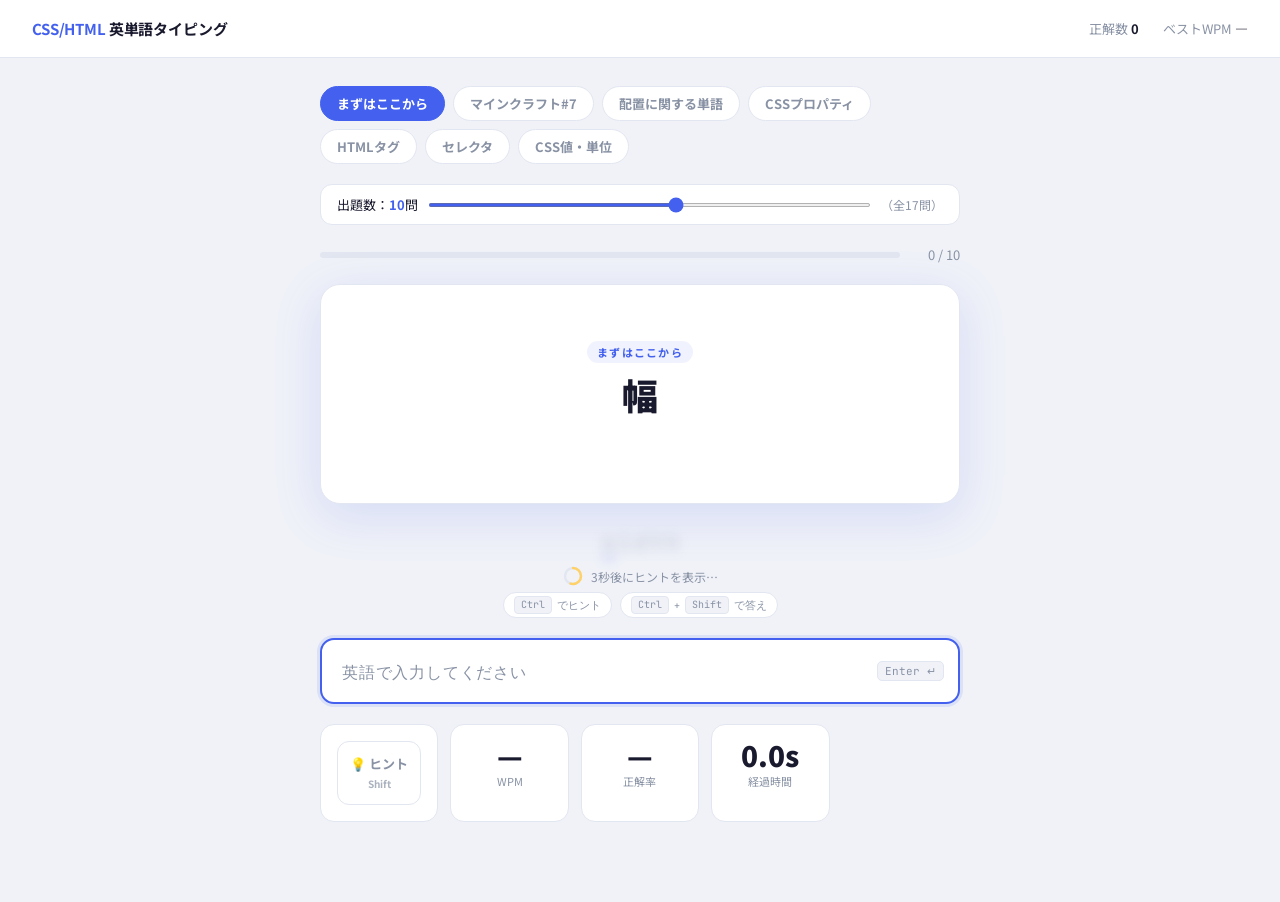
==== commit affad18c: "Add files via upload" ====
--- a/index.html
+++ b/index.html
@@ -1,145 +1,126 @@
-<!DOCTYPE html>
-<html lang="ja">
-<head>
-<meta charset="UTF-8">
-<meta name="viewport" content="width=device-width, initial-scale=1.0">
-<title>CSS/HTML 英単語タイピング</title>
-<link href="https://fonts.googleapis.com/css2?family=Noto+Sans+JP:wght@400;700;900&family=JetBrains+Mono:wght@400;600&display=swap" rel="stylesheet">
-<link rel="stylesheet" href="style.css">
-</head>
-<body>
-
-<!-- Toast -->
-<div class="toast" id="toast"></div>
-
-<!-- Top bar -->
-<div class="topbar">
-  <div class="site-title">CSS/HTML <span>英単語タイピング</span></div>
-  <div class="topbar-stats">
-    <div class="tstat">正解数 <strong id="totalCorrect">0</strong></div>
-    <div class="tstat">ベストWPM <strong id="bestWpm">—</strong></div>
-  </div>
-</div>
-
-<!-- Category pills -->
-<main>
-  <div class="cat-row" id="catRow">
-    <button class="cat-pill active" data-cat="easy">まずはここから</button>
-    <button class="cat-pill" data-cat="mc7">マインクラフト#7</button>
-    <button class="cat-pill" data-cat="position">配置に関する単語</button>
-    <button class="cat-pill" data-cat="css-prop">CSSプロパティ</button>
-    <button class="cat-pill" data-cat="html">HTMLタグ</button>
-    <button class="cat-pill" data-cat="selector">セレクタ</button>
-    <button class="cat-pill" data-cat="css-val">CSS値・単位</button>
-    <button class="cat-pill" data-cat="test">※先生が試運転する用</button>
-  </div>
-
-  <!-- 単語数スライダー -->
-  <div class="count-row" id="countRow">
-    <span class="count-label">出題数：<strong id="countVal">10</strong>問</span>
-    <input type="range" id="countSlider" min="1" max="10" value="10" step="1">
-    <span class="count-hint" id="countHint">（全<span id="totalWords">10</span>問）</span>
-  </div>
-
-  <!-- Mode selector は削除 -->
-  <div class="progress-row">
-    <div class="progress-track"><div class="progress-fill" id="progFill"></div></div>
-    <div class="progress-label" id="progLabel">0 / 0</div>
-  </div>
-
-  <!-- Card -->
-  <div class="card-stage" id="cardStage">
-    <div class="card fly-in" id="card">
-      <div class="card-category" id="cardCat">—</div>
-      <div class="card-hint" id="cardHint">読み込み中…</div>
-      <div class="card-sub" id="cardSub"></div>
-    </div>
-  </div>
-
-  <!-- Char display -->
-  <div class="char-display-wrap">
-    <div class="char-display" id="charDisplay"></div>
-    <!-- auto hint countdown -->
-    <div class="auto-hint-wrap" id="autoHintWrap">
-      <div class="countdown-ring" id="countdownRing">
-        <svg width="20" height="20" viewBox="0 0 20 20">
-          <circle class="track" cx="10" cy="10" r="8"/>
-          <circle class="fill"  cx="10" cy="10" r="8" id="countdownArc"/>
-        </svg>
-      </div>
-      <span id="autoHintLabel">3秒後にヒントを表示…</span>
-    </div>
-    <div style="display:flex;gap:8px;flex-wrap:wrap;justify-content:center;">
-      <div class="reveal-badge" id="hintBadge">
-        <span class="key">Ctrl</span> でヒント
-      </div>
-      <div class="reveal-badge" id="revealBadge">
-        <span class="key">Ctrl</span><span style="color:var(--muted);font-size:10px">+</span><span class="key">Shift</span> で答え
-      </div>
-    </div>
-  </div>
-
-  <!-- Input -->
-  <div class="input-block">
-    <div class="input-wrap">
-      <input type="text" id="answer" autocomplete="off" autocorrect="off"
-             autocapitalize="off" spellcheck="false"
-             placeholder="英語で入力してください">
-      <span class="enter-hint">Enter ↵</span>
-    </div>
-  </div>
-
-  <!-- Stats -->
-  <div class="stats-row">
-    <div class="stat-card"><span class="val" ><button class="action-btn" id="hintBtn">💡Hint</button></div>
-    <div class="stat-card">
-      <input type="range" min="0" max="1" step="1" value="0" id="showSpell">
-      <label class="lbl">答えのスペルを表示しますか？</label>
-    </div>
-    <div class="stat-card"><span class="val" id="sWpm">—</span><span class="lbl">WPM</span></div>
-    <div class="stat-card"><span class="val" id="sAcc">—</span><span class="lbl">正解率</span></div>
-    <div class="stat-card"><span class="val" id="sTime">0.0s</span><span class="lbl">経過時間</span></div>
-  </div>
-
-  <!-- Actions -->
-  <!-- <div class="action-row">
-    <button class="action-btn" id="hintBtn">💡 ヒント <small style="font-size:10px;opacity:.7">Shift</small></button>
-    <button class="action-btn" id="skipBtn">スキップ ⏭</button>
-    <button class="action-btn primary" id="nextSetBtn">次のセット →</button>
-  </div> -->
-
-  <!-- Complete -->
-  <div class="complete" id="complete">
-    <div class="complete-emoji" id="compEmoji">🎉</div>
-    <div class="complete-title" id="compTitle">セット完了！</div>
-    <div class="complete-sub" id="compSub"></div>
-    <div class="complete-stats">
-      <div class="cs"><span class="v" id="compWpm">—</span><span class="l">平均 WPM</span></div>
-      <div class="cs"><span class="v" id="compAcc">—</span><span class="l">正解率</span></div>
-      <div class="cs"><span class="v" id="compTime">—</span><span class="l">合計時間</span></div>
-    </div>
-    <div class="rank" id="compRank"></div>
-    <button class="action-btn primary" id="restartBtn" style="max-width:200px">もう一度 ↺</button>
-  </div>
-
-  <!-- 間違い解説パネル -->
-  <div class="review-panel" id="reviewPanel"></div>
-
-</main>
-<script type="module" src="js/main.js"></script>
-<script>
-  const showSpell = document.getElementById("showSpell");
-  const label = document.querySelector(".stat-card .lbl");
-
-  showSpell.addEventListener("input", () => {
-    if (showSpell.value === "1") {
-      label.textContent = "スペル表示中";
-      label.classList.add("active");
-    } else {
-      label.textContent = "答えのスペルを表示しますか？";
-      label.classList.remove("active");
-    }
-  });
-</script>
-</body>
-</html>
+<!DOCTYPE html>
+<html lang="ja">
+<head>
+<meta charset="UTF-8">
+<meta name="viewport" content="width=device-width, initial-scale=1.0">
+<title>CSS/HTML 英単語タイピング</title>
+<link href="https://fonts.googleapis.com/css2?family=Noto+Sans+JP:wght@400;700;900&family=JetBrains+Mono:wght@400;600&display=swap" rel="stylesheet">
+<link rel="stylesheet" href="style.css">
+</head>
+<body>
+
+<!-- Toast -->
+<div class="toast" id="toast"></div>
+
+<!-- Top bar -->
+<div class="topbar">
+  <a class="site-title" href="dictionary.html" style="text-decoration:none;cursor:pointer;">CSS/HTML <span>英単語タイピング</span></a>
+  <div class="topbar-stats">
+    <div class="tstat">正解数 <strong id="totalCorrect">0</strong></div>
+    <div class="tstat">ベストWPM <strong id="bestWpm">—</strong></div>
+  </div>
+</div>
+
+<!-- Category pills -->
+<main>
+  <div class="cat-row" id="catRow">
+    <button class="cat-pill active" data-cat="easy">まずはここから</button>
+    <button class="cat-pill" data-cat="mc7">マインクラフト#7</button>
+    <button class="cat-pill" data-cat="position">配置に関する単語</button>
+    <button class="cat-pill" data-cat="css-prop">CSSプロパティ</button>
+    <button class="cat-pill" data-cat="html">HTMLタグ</button>
+    <button class="cat-pill" data-cat="selector">セレクタ</button>
+    <button class="cat-pill" data-cat="css-val">CSS値・単位</button>
+  </div>
+
+  <!-- 単語数スライダー -->
+  <div class="count-row" id="countRow">
+    <span class="count-label">出題数：<strong id="countVal">10</strong>問</span>
+    <input type="range" id="countSlider" min="1" max="10" value="10" step="1">
+    <span class="count-hint" id="countHint">（全<span id="totalWords">10</span>問）</span>
+  </div>
+
+  <!-- Mode selector は削除 -->
+  <div class="progress-row">
+    <div class="progress-track"><div class="progress-fill" id="progFill"></div></div>
+    <div class="progress-label" id="progLabel">0 / 0</div>
+  </div>
+
+  <!-- Card -->
+  <div class="card-stage" id="cardStage">
+    <div class="card fly-in" id="card">
+      <div class="card-category" id="cardCat">—</div>
+      <div class="card-hint" id="cardHint">読み込み中…</div>
+      <div class="card-sub" id="cardSub"></div>
+    </div>
+  </div>
+
+  <!-- Char display -->
+  <div class="char-display-wrap">
+    <div class="char-display" id="charDisplay"></div>
+    <!-- auto hint countdown -->
+    <div class="auto-hint-wrap" id="autoHintWrap">
+      <div class="countdown-ring" id="countdownRing">
+        <svg width="20" height="20" viewBox="0 0 20 20">
+          <circle class="track" cx="10" cy="10" r="8"/>
+          <circle class="fill"  cx="10" cy="10" r="8" id="countdownArc"/>
+        </svg>
+      </div>
+      <span id="autoHintLabel">3秒後にヒントを表示…</span>
+    </div>
+    <div style="display:flex;gap:8px;flex-wrap:wrap;justify-content:center;">
+      <div class="reveal-badge" id="hintBadge">
+        <span class="key">Ctrl</span> でヒント
+      </div>
+      <div class="reveal-badge" id="revealBadge">
+        <span class="key">Ctrl</span><span style="color:var(--muted);font-size:10px">+</span><span class="key">Shift</span> で答え
+      </div>
+    </div>
+  </div>
+
+  <!-- Input -->
+  <div class="input-block">
+    <div class="input-wrap">
+      <input type="text" id="answer" autocomplete="off" autocorrect="off"
+             autocapitalize="off" spellcheck="false"
+             placeholder="英語で入力してください">
+      <span class="enter-hint">Enter ↵</span>
+    </div>
+  </div>
+
+  <!-- Stats -->
+  <div class="stats-row">
+    <div class="stat-card"><span class="val" ><button class="action-btn" id="hintBtn">💡 ヒント <small style="font-size:10px;opacity:.7">Shift</small></button></div>
+    <div class="stat-card"><span class="val" id="sWpm">—</span><span class="lbl">WPM</span></div>
+    <div class="stat-card"><span class="val" id="sAcc">—</span><span class="lbl">正解率</span></div>
+    <div class="stat-card"><span class="val" id="sTime">0.0s</span><span class="lbl">経過時間</span></div>
+  </div>
+
+  <!-- Actions -->
+  <!-- <div class="action-row">
+    <button class="action-btn" id="hintBtn">💡 ヒント <small style="font-size:10px;opacity:.7">Shift</small></button>
+    <button class="action-btn" id="skipBtn">スキップ ⏭</button>
+    <button class="action-btn primary" id="nextSetBtn">次のセット →</button>
+  </div> -->
+
+  <!-- Complete -->
+  <div class="complete" id="complete">
+    <div class="complete-emoji" id="compEmoji">🎉</div>
+    <div class="complete-title" id="compTitle">セット完了！</div>
+    <div class="complete-sub" id="compSub"></div>
+    <div class="complete-stats">
+      <div class="cs"><span class="v" id="compWpm">—</span><span class="l">平均 WPM</span></div>
+      <div class="cs"><span class="v" id="compAcc">—</span><span class="l">正解率</span></div>
+      <div class="cs"><span class="v" id="compTime">—</span><span class="l">合計時間</span></div>
+    </div>
+    <div class="rank" id="compRank"></div>
+    <button class="action-btn primary" id="restartBtn" style="max-width:200px">もう一度 ↺</button>
+  </div>
+
+  <!-- 間違い解説パネル -->
+  <div class="review-panel" id="reviewPanel"></div>
+
+</main>
+<script type="module" src="js/main.js"></script>
+</body>
+</html>
--- a/style.css
+++ b/style.css
@@ -0,0 +1,680 @@
+*, *::before, *::after { box-sizing: border-box; margin: 0; padding: 0; }
+
+:root {
+  --bg:       #F0F2F8;
+  --surface:  #FFFFFF;
+  --border:   #E2E6F0;
+  --text:     #1A1A2E;
+  --muted:    #8892A4;
+  --blue:     #4361EE;
+  --green:    #06D6A0;
+  --red:      #EF476F;
+  --yellow:   #FFD166;
+  --shadow:   0 4px 24px rgba(67,97,238,0.10);
+  --shadow-lg:0 12px 48px rgba(67,97,238,0.16);
+}
+
+body {
+  background: var(--bg);
+  color: var(--text);
+  font-family: 'Noto Sans JP', sans-serif;
+  min-height: 100vh;
+  display: flex;
+  flex-direction: column;
+  align-items: center;
+}
+
+/* ── Top bar ── */
+.topbar {
+  width: 100%;
+  padding: 18px 32px;
+  display: flex;
+  align-items: center;
+  gap: 16px;
+  background: var(--surface);
+  border-bottom: 1px solid var(--border);
+}
+.site-title {
+  font-size: 15px;
+  font-weight: 700;
+  letter-spacing: -0.01em;
+  color: var(--blue);
+}
+.site-title span { color: var(--text); }
+
+.topbar-stats {
+  margin-left: auto;
+  display: flex;
+  gap: 24px;
+}
+.tstat { font-size: 13px; color: var(--muted); }
+.tstat strong { color: var(--text); font-variant-numeric: tabular-nums; }
+
+/* ── Category pills ── */
+.cat-row {
+  width: 100%;
+  display: flex;
+  gap: 8px;
+  flex-wrap: wrap;
+}
+.cat-pill {
+  padding: 7px 16px;
+  border-radius: 99px;
+  border: 1.5px solid var(--border);
+  background: var(--surface);
+  font-size: 13px;
+  font-weight: 700;
+  color: var(--muted);
+  cursor: pointer;
+  transition: all 0.15s;
+  font-family: 'Noto Sans JP', sans-serif;
+}
+.cat-pill:hover { border-color: var(--blue); color: var(--blue); }
+.cat-pill.active {
+  background: var(--blue);
+  border-color: var(--blue);
+  color: #fff;
+}
+
+/* ── Main area ── */
+main {
+  width: 100%;
+  max-width: 680px;
+  padding: 28px 20px 60px;
+  display: flex;
+  flex-direction: column;
+  align-items: center;
+  gap: 20px;
+}
+
+/* ── Progress ── */
+.progress-row {
+  width: 100%;
+  display: flex;
+  align-items: center;
+  gap: 12px;
+}
+.progress-track {
+  flex: 1;
+  height: 6px;
+  background: var(--border);
+  border-radius: 99px;
+  overflow: hidden;
+}
+.progress-fill {
+  height: 100%;
+  border-radius: 99px;
+  background: linear-gradient(90deg, var(--blue), #7B8FFF);
+  transition: width 0.4s cubic-bezier(.4,0,.2,1);
+  width: 0%;
+}
+.progress-label { font-size: 13px; color: var(--muted); min-width: 48px; text-align: right; font-variant-numeric: tabular-nums; }
+
+/* ── Card stage ── */
+.card-stage {
+  width: 100%;
+  perspective: 1000px;
+  position: relative;
+  height: 220px;
+}
+
+.card {
+  width: 100%;
+  height: 220px;
+  background: var(--surface);
+  border-radius: 20px;
+  box-shadow: var(--shadow-lg);
+  display: flex;
+  flex-direction: column;
+  align-items: center;
+  justify-content: center;
+  gap: 10px;
+  padding: 32px;
+  position: absolute;
+  top: 0; left: 0;
+  transition: transform 0.45s cubic-bezier(.4,0,.2,1), opacity 0.35s;
+  will-change: transform, opacity;
+  border: 1.5px solid var(--border);
+}
+.card.fly-out-right {
+  transform: translateX(110%) rotate(8deg);
+  opacity: 0;
+}
+.card.fly-out-wrong {
+  transform: translateX(-60%) rotate(-6deg);
+  opacity: 0;
+}
+.card.fly-in {
+  animation: flyIn 0.4s cubic-bezier(.4,0,.2,1) both;
+}
+@keyframes flyIn {
+  from { transform: translateY(40px) scale(0.96); opacity: 0; }
+  to   { transform: none; opacity: 1; }
+}
+
+.card-category {
+  font-size: 11px;
+  font-weight: 700;
+  text-transform: uppercase;
+  letter-spacing: 0.12em;
+  color: var(--blue);
+  background: rgba(67,97,238,0.08);
+  padding: 3px 10px;
+  border-radius: 99px;
+}
+.card-hint {
+  font-size: 36px;
+  font-weight: 900;
+  letter-spacing: -0.02em;
+  color: var(--text);
+  text-align: center;
+  line-height: 1.2;
+}
+.card-hint.small { font-size: 22px; }
+.card-sub {
+  font-size: 13px;
+  color: var(--muted);
+  text-align: center;
+  min-height: 20px;
+  filter: blur(5px);
+  opacity: 0.3;
+  transition: filter 0.15s, opacity 0.15s;
+  user-select: none;
+}
+.card-sub.revealed {
+  filter: none;
+  opacity: 1;
+}
+.card-sub:empty {
+  filter: none;
+  opacity: 0;
+}
+
+/* shake on wrong */
+@keyframes shake {
+  0%,100%{transform:translateX(0)}
+  20%{transform:translateX(-8px)}
+  40%{transform:translateX(8px)}
+  60%{transform:translateX(-6px)}
+  80%{transform:translateX(6px)}
+}
+.card.shake { animation: shake 0.4s ease; }
+
+/* glow on correct */
+.card.correct-glow {
+  border-color: var(--green);
+  box-shadow: 0 0 0 3px rgba(6,214,160,0.25), var(--shadow-lg);
+}
+
+/* ── Input block ── */
+.input-block {
+  width: 100%;
+  display: flex;
+  flex-direction: column;
+  gap: 10px;
+}
+
+.input-wrap {
+  position: relative;
+  width: 100%;
+}
+#answer {
+  width: 100%;
+  padding: 18px 52px 18px 20px;
+  border: 2px solid var(--border);
+  border-radius: 14px;
+  background: var(--surface);
+  font-family: 'JetBrains Mono', monospace;
+  font-size: 20px;
+  font-weight: 600;
+  color: var(--text);
+  outline: none;
+  transition: border-color 0.15s, box-shadow 0.15s;
+  caret-color: var(--blue);
+  letter-spacing: 0.04em;
+}
+#answer::placeholder { color: var(--muted); font-weight: 400; font-size: 16px; }
+#answer:focus { border-color: var(--blue); box-shadow: 0 0 0 3px rgba(67,97,238,0.12); }
+#answer.state-wrong { border-color: var(--red); box-shadow: 0 0 0 3px rgba(239,71,111,0.12); }
+#answer.state-right { border-color: var(--green); box-shadow: 0 0 0 3px rgba(6,214,160,0.18); }
+
+.enter-hint {
+  position: absolute;
+  right: 16px;
+  top: 50%;
+  transform: translateY(-50%);
+  font-size: 11px;
+  color: var(--muted);
+  background: var(--bg);
+  border: 1px solid var(--border);
+  border-radius: 5px;
+  padding: 2px 7px;
+  pointer-events: none;
+  font-family: 'JetBrains Mono', monospace;
+}
+
+/* typing char display */
+.char-display-wrap {
+  width: 100%;
+  display: flex;
+  flex-direction: column;
+  align-items: center;
+  gap: 6px;
+}
+.char-display {
+  width: 100%;
+  display: flex;
+  justify-content: center;
+  gap: 3px;
+  flex-wrap: wrap;
+  min-height: 36px;
+  align-items: center;
+  /* hidden by default */
+  filter: blur(6px);
+  opacity: 0.35;
+  transition: filter 0.15s, opacity 0.15s;
+  user-select: none;
+}
+.char-display.revealed {
+  filter: none;
+  opacity: 1;
+}
+.reveal-badge {
+  display: inline-flex;
+  align-items: center;
+  gap: 5px;
+  font-size: 11px;
+  color: var(--muted);
+  background: var(--surface);
+  border: 1px solid var(--border);
+  border-radius: 99px;
+  padding: 3px 10px;
+  font-family: 'JetBrains Mono', monospace;
+  transition: color 0.15s, border-color 0.15s, background 0.15s;
+  pointer-events: none;
+}
+.reveal-badge.active {
+  color: var(--blue);
+  border-color: var(--blue);
+  background: rgba(67,97,238,0.07);
+}
+.reveal-badge .key {
+  display: inline-block;
+  background: var(--bg);
+  border: 1px solid var(--border);
+  border-radius: 4px;
+  padding: 1px 6px;
+  font-size: 10px;
+  line-height: 1.4;
+}
+.ch {
+  font-family: 'JetBrains Mono', monospace;
+  font-size: 22px;
+  font-weight: 600;
+  transition: color 0.1s;
+  color: var(--muted);
+  position: relative;
+}
+.ch.hit  { color: var(--blue); }
+.ch.miss { color: var(--red); background: rgba(239,71,111,0.10); border-radius: 4px; }
+.ch.cursor::after {
+  content: '';
+  position: absolute;
+  left: 0; bottom: -2px;
+  width: 100%; height: 2.5px;
+  background: var(--blue);
+  border-radius: 2px;
+  animation: blink 1s step-end infinite;
+}
+@keyframes blink { 0%,100%{opacity:1} 50%{opacity:0} }
+
+/* ── Feedback toast ── */
+.toast {
+  position: fixed;
+  top: 24px; left: 50%;
+  transform: translateX(-50%) translateY(-80px);
+  background: var(--text);
+  color: #fff;
+  padding: 10px 22px;
+  border-radius: 99px;
+  font-size: 14px;
+  font-weight: 700;
+  pointer-events: none;
+  transition: transform 0.3s cubic-bezier(.4,0,.2,1), opacity 0.3s;
+  opacity: 0;
+  z-index: 100;
+}
+.toast.show { transform: translateX(-50%) translateY(0); opacity: 1; }
+.toast.green { background: var(--green); color: var(--text); }
+.toast.red   { background: var(--red); }
+
+/* ── Stats row ── */
+.stats-row {
+  width: 100%;
+  display: grid;
+  grid-template-columns: repeat(5, 1fr);
+  gap: 12px;
+}
+.stat-card {
+  background: var(--surface);
+  border: 1.5px solid var(--border);
+  border-radius: 14px;
+  padding: 16px;
+  text-align: center;
+}
+.stat-card .val {
+  font-size: 28px;
+  font-weight: 900;
+  color: var(--text);
+  font-variant-numeric: tabular-nums;
+  display: block;
+  line-height: 1;
+}
+.stat-card .lbl { font-size: 11px; color: var(--muted); margin-top: 4px; display: block; }
+
+/* ── 単語数スライダー ── */
+.count-row {
+  width: 100%;
+  display: flex;
+  align-items: center;
+  gap: 10px;
+  background: var(--surface);
+  border: 1.5px solid var(--border);
+  border-radius: 12px;
+  padding: 10px 16px;
+}
+.count-label { font-size: 13px; color: var(--text); white-space: nowrap; }
+.count-label strong { color: var(--blue); font-variant-numeric: tabular-nums; }
+.count-hint  { font-size: 12px; color: var(--muted); white-space: nowrap; }
+#countSlider {
+  flex: 1;
+  accent-color: var(--blue);
+  height: 4px;
+  cursor: pointer;
+}
+
+/* ── 解説パネル ── */
+.review-panel {
+  width: 100%;
+  display: flex;
+  flex-direction: column;
+  gap: 16px;
+}
+.review-section-title {
+  font-size: 12px;
+  font-weight: 700;
+  color: var(--muted);
+  text-transform: uppercase;
+  letter-spacing: 0.1em;
+  display: flex;
+  align-items: center;
+  gap: 8px;
+}
+.review-section-title::after {
+  content: '';
+  flex: 1;
+  height: 1px;
+  background: var(--border);
+}
+
+/* カード本体 */
+.review-card {
+  background: var(--surface);
+  border: 1.5px solid rgba(109, 107, 22, 0.836);
+  /* border: 1.5px solid rgba(239,71,111,0.25); */
+  border-radius: 16px;
+  overflow: hidden;
+}
+
+/* カードヘッダー */
+.rc-head {
+  display: flex;
+  align-items: center;
+  gap: 12px;
+  padding: 14px 18px;
+  border-bottom: 1px solid var(--border);
+  background: rgba(239, 228, 71, 0.03);
+}
+.rc-miss-badge {
+  width: 28px; height: 28px;
+  border-radius: 50%;
+  background: rgba(160, 151, 23, 0.808);
+  color: white;
+  /* color: var(--red); */
+  font-size: 12px;
+  font-weight: 900;
+  display: flex; align-items: center; justify-content: center;
+  flex-shrink: 0;
+}
+.rc-word {
+  font-family: 'JetBrains Mono', monospace;
+  font-size: 17px;
+  font-weight: 700;
+  color: var(--text);
+  letter-spacing: 0.02em;
+}
+.rc-ja {
+  font-size: 12px;
+  color: var(--muted);
+  margin-top: 1px;
+}
+
+/* カードボディ */
+.rc-body {
+  padding: 16px 18px;
+  display: flex;
+  flex-direction: column;
+  gap: 14px;
+}
+
+/* ブロック共通 */
+.rc-block {
+  display: flex;
+  flex-direction: column;
+  gap: 6px;
+}
+.rc-block-label {
+  font-size: 10px;
+  font-weight: 700;
+  text-transform: uppercase;
+  letter-spacing: 0.12em;
+  color: var(--muted);
+  display: flex;
+  align-items: center;
+  gap: 5px;
+}
+.rc-block-label .licon { font-size: 12px; }
+
+/* 語源ブロック */
+.rc-etymology {
+  font-size: 13px;
+  color: var(--text);
+  line-height: 1.75;
+  padding: 10px 12px;
+  background: var(--bg);
+  border-radius: 8px;
+  border-left: 3px solid var(--blue);
+}
+
+/* 形態素カラーチップ */
+.rc-morphemes {
+  display: flex;
+  flex-wrap: wrap;
+  gap: 6px;
+  align-items: center;
+}
+.rc-morph {
+  display: inline-flex;
+  flex-direction: column;
+  align-items: center;
+  gap: 2px;
+}
+.rc-morph-text {
+  font-family: 'JetBrains Mono', monospace;
+  font-size: 13px;
+  font-weight: 700;
+  padding: 3px 10px;
+  border-radius: 6px;
+}
+.rc-morph-meaning {
+  font-size: 10px;
+  color: var(--muted);
+}
+.rc-morph-sep {
+  font-family: 'JetBrains Mono', monospace;
+  font-size: 16px;
+  color: var(--border);
+  padding: 0 2px;
+  align-self: flex-start;
+  margin-top: 4px;
+}
+/* 形態素の色テーマ */
+.m-blue  .rc-morph-text { background: rgba(67,97,238,0.1);  color: var(--blue); }
+.m-green .rc-morph-text { background: rgba(6,214,160,0.1);  color: #059c74; }
+.m-red   .rc-morph-text { background: rgba(239,71,111,0.1); color: var(--red); }
+.m-yellow .rc-morph-text { background: rgba(255,209,102,0.2); color: #9a7200; }
+.m-purple .rc-morph-text { background: rgba(150,100,220,0.1); color: #7c4dbd; }
+
+/* コードスニペット */
+.rc-code {
+  background: #1A1A2E;
+  border-radius: 8px;
+  padding: 12px 14px;
+  font-family: 'JetBrains Mono', monospace;
+  font-size: 12px;
+  line-height: 1.8;
+  overflow-x: auto;
+  color: #abb2bf;
+}
+.rc-code .t-sel   { color: #61afef; }   /* セレクタ */
+.rc-code .t-prop  { color: #e06c75; }   /* プロパティ */
+.rc-code .t-val   { color: #98c379; }   /* 値 */
+.rc-code .t-tag   { color: #e06c75; }   /* HTMLタグ */
+.rc-code .t-attr  { color: #e5c07b; }   /* 属性 */
+.rc-code .t-str   { color: #98c379; }   /* 文字列 */
+.rc-code .t-cmt   { color: #5c6370; font-style: italic; } /* コメント */
+.rc-code .t-key   { color: #c678dd; }   /* キーワード */
+.rc-code .t-hl    { background: rgba(255,209,102,0.12); border-radius: 3px; padding: 0 2px; } /* ハイライト行 */
+
+/* メモ */
+.rc-memo {
+  font-size: 13px;
+  color: var(--text);
+  line-height: 1.7;
+  padding: 10px 12px;
+  background: rgba(255,209,102,0.08);
+  border-radius: 8px;
+  border-left: 3px solid var(--yellow);
+}
+
+/* ── Mode pills（削除済みだが念のため残す） ── */
+.mode-row { display: none; }
+.partial-display { display: none; }
+
+/* auto-hint countdown ring */
+.auto-hint-wrap {
+  display: flex;
+  align-items: center;
+  gap: 8px;
+  font-size: 12px;
+  color: var(--muted);
+  min-height: 20px;
+}
+.countdown-ring {
+  position: relative;
+  width: 20px; height: 20px;
+  flex-shrink: 0;
+}
+.countdown-ring svg { transform: rotate(-90deg); }
+.countdown-ring circle.track {
+  fill: none;
+  stroke: var(--border);
+  stroke-width: 2.5;
+}
+.countdown-ring circle.fill {
+  fill: none;
+  stroke: var(--yellow);
+  stroke-width: 2.5;
+  stroke-linecap: round;
+  stroke-dasharray: 50.27;
+  stroke-dashoffset: 50.27;
+  transition: stroke-dashoffset 0.1s linear;
+}
+.countdown-ring.done circle.fill { stroke: var(--green); }
+#autoHintLabel { transition: color 0.3s; }
+
+/* ── Skip / hint row ── */
+.action-row {
+  width: 100%;
+  display: flex;
+  gap: 10px;
+}
+.action-btn {
+  flex: 1;
+  padding: 12px;
+  border: 1.5px solid var(--border);
+  border-radius: 12px;
+  background: var(--surface);
+  font-family: 'Noto Sans JP', sans-serif;
+  font-size: 13px;
+  font-weight: 700;
+  color: var(--muted);
+  cursor: pointer;
+  transition: all 0.15s;
+}
+.action-btn:hover { border-color: var(--blue); color: var(--blue); }
+.action-btn.primary {
+  background: var(--blue);
+  border-color: var(--blue);
+  color: #fff;
+}
+.action-btn.primary:hover { background: #3451d1; }
+
+/* ── Complete screen ── */
+.complete {
+  display: none;
+  width: 100%;
+  background: var(--surface);
+  border-radius: 20px;
+  border: 1.5px solid var(--border);
+  box-shadow: var(--shadow-lg);
+  padding: 40px 32px;
+  flex-direction: column;
+  align-items: center;
+  gap: 24px;
+  text-align: center;
+}
+.complete.show { display: flex; }
+.complete-emoji { font-size: 52px; }
+.complete-title { font-size: 24px; font-weight: 900; }
+.complete-sub { font-size: 14px; color: var(--muted); }
+.complete-stats { display: flex; gap: 24px; flex-wrap: wrap; justify-content: center; }
+.cs { text-align: center; }
+.cs .v { font-size: 36px; font-weight: 900; display: block; line-height: 1; }
+.cs .l { font-size: 12px; color: var(--muted); margin-top: 4px; display: block; }
+.rank {
+  padding: 8px 24px;
+  border-radius: 99px;
+  font-size: 14px;
+  font-weight: 700;
+}
+
+#showSpell{
+  width: 50%
+}
+
+/* スペル表示モードをより分かりやすく */
+.stat-card .lbl {
+  font-size: 11px;
+  color: var(--muted);
+  margin-top: 4px;
+  display: block;
+  transition: all 0.2s ease;
+}
+
+/* ONのとき */
+.stat-card .lbl.active {
+  font-size: 14px;
+  color: #222;
+  font-weight: bold;
+}
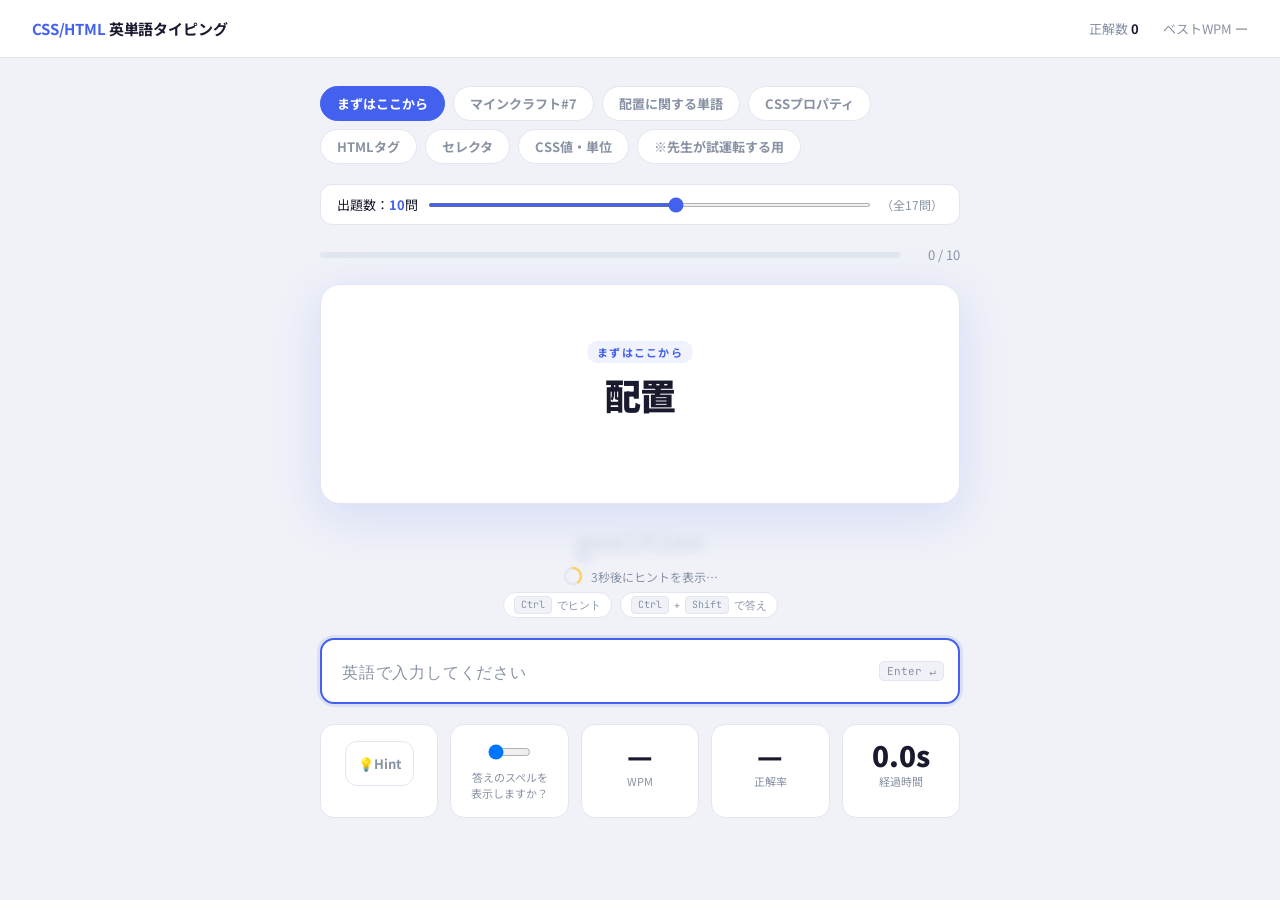
==== commit 13f9d84b: "Add files via upload" ====
--- a/index.html
+++ b/index.html
@@ -14,7 +14,7 @@
 
 <!-- Top bar -->
 <div class="topbar">
-  <a class="site-title" href="dictionary.html" style="text-decoration:none;cursor:pointer;">CSS/HTML <span>英単語タイピング</span></a>
+  <div class="site-title">CSS/HTML <span>英単語タイピング</span></div>
   <div class="topbar-stats">
     <div class="tstat">正解数 <strong id="totalCorrect">0</strong></div>
     <div class="tstat">ベストWPM <strong id="bestWpm">—</strong></div>
@@ -31,6 +31,7 @@
     <button class="cat-pill" data-cat="html">HTMLタグ</button>
     <button class="cat-pill" data-cat="selector">セレクタ</button>
     <button class="cat-pill" data-cat="css-val">CSS値・単位</button>
+    <button class="cat-pill" data-cat="test">※先生が試運転する用</button>
   </div>
 
   <!-- 単語数スライダー -->
@@ -90,7 +91,11 @@
 
   <!-- Stats -->
   <div class="stats-row">
-    <div class="stat-card"><span class="val" ><button class="action-btn" id="hintBtn">💡 ヒント <small style="font-size:10px;opacity:.7">Shift</small></button></div>
+    <div class="stat-card"><span class="val" ><button class="action-btn" id="hintBtn">💡Hint</button></div>
+    <div class="stat-card">
+      <input type="range" min="0" max="1" step="1" value="0" id="showSpell">
+      <label class="lbl">答えのスペルを表示しますか？</label>
+    </div>
     <div class="stat-card"><span class="val" id="sWpm">—</span><span class="lbl">WPM</span></div>
     <div class="stat-card"><span class="val" id="sAcc">—</span><span class="lbl">正解率</span></div>
     <div class="stat-card"><span class="val" id="sTime">0.0s</span><span class="lbl">経過時間</span></div>
@@ -122,5 +127,19 @@
 
 </main>
 <script type="module" src="js/main.js"></script>
+<script>
+  const showSpell = document.getElementById("showSpell");
+  const label = document.querySelector(".stat-card .lbl");
+
+  showSpell.addEventListener("input", () => {
+    if (showSpell.value === "1") {
+      label.textContent = "スペル表示中";
+      label.classList.add("active");
+    } else {
+      label.textContent = "答えのスペルを表示しますか？";
+      label.classList.remove("active");
+    }
+  });
+</script>
 </body>
 </html>
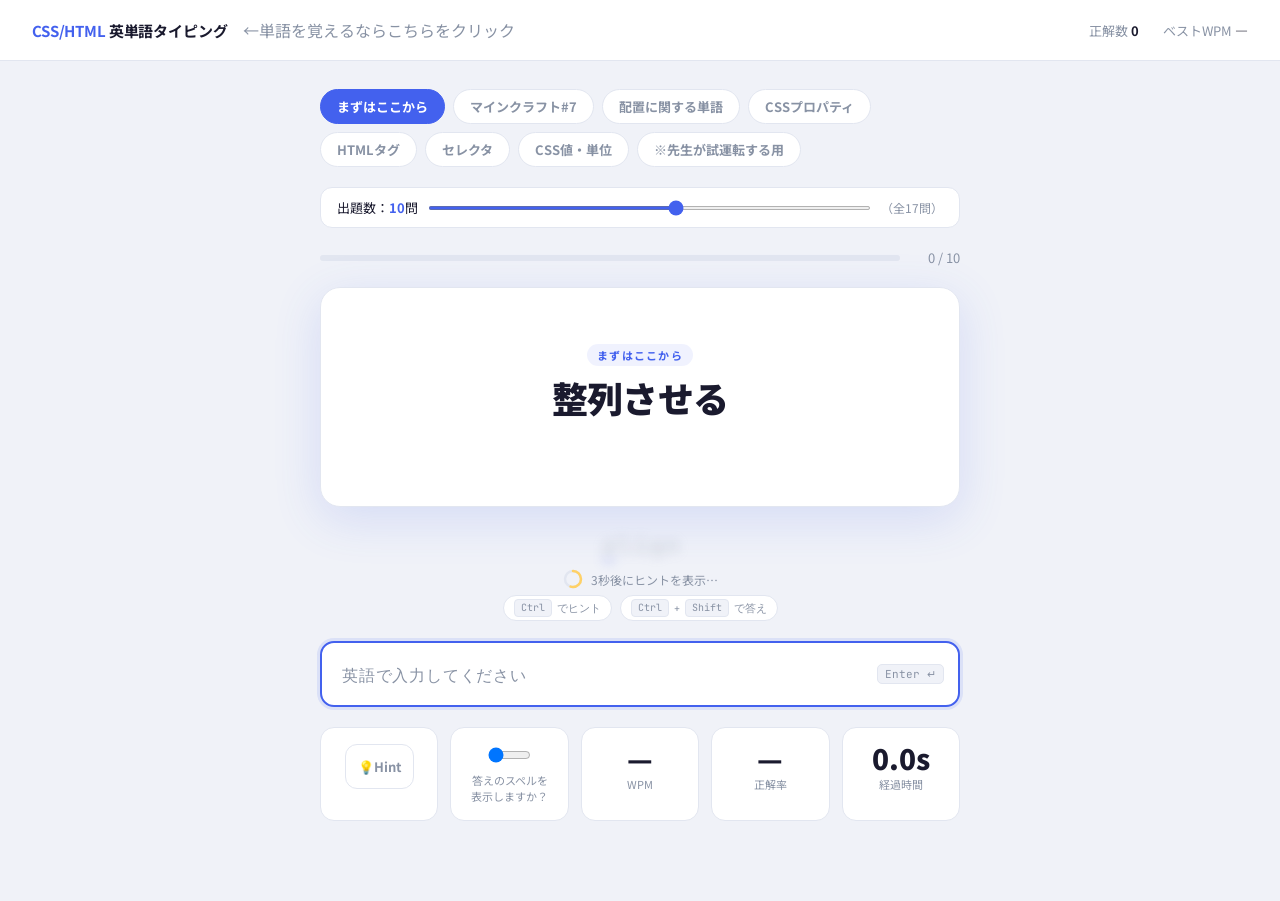
==== commit 4148f8bc: "Add files via upload" ====
--- a/index.html
+++ b/index.html
@@ -14,7 +14,8 @@
 
 <!-- Top bar -->
 <div class="topbar">
-  <div class="site-title">CSS/HTML <span>英単語タイピング</span></div>
+  <a class="site-title" href="dictionary.html" style="text-decoration:none;cursor:pointer;">CSS/HTML <span>英単語タイピング</span></a>
+  <div class = "explain">←単語を覚えるならこちらをクリック</div>
   <div class="topbar-stats">
     <div class="tstat">正解数 <strong id="totalCorrect">0</strong></div>
     <div class="tstat">ベストWPM <strong id="bestWpm">—</strong></div>
--- a/style.css
+++ b/style.css
@@ -40,6 +40,12 @@
   letter-spacing: -0.01em;
   color: var(--blue);
 }
+.explain {
+  /* font-size: 15px;
+  font-weight: 700;
+  letter-spacing: -0.01em; */
+  color: var(--muted);
+}
 .site-title span { color: var(--text); }
 
 .topbar-stats {
